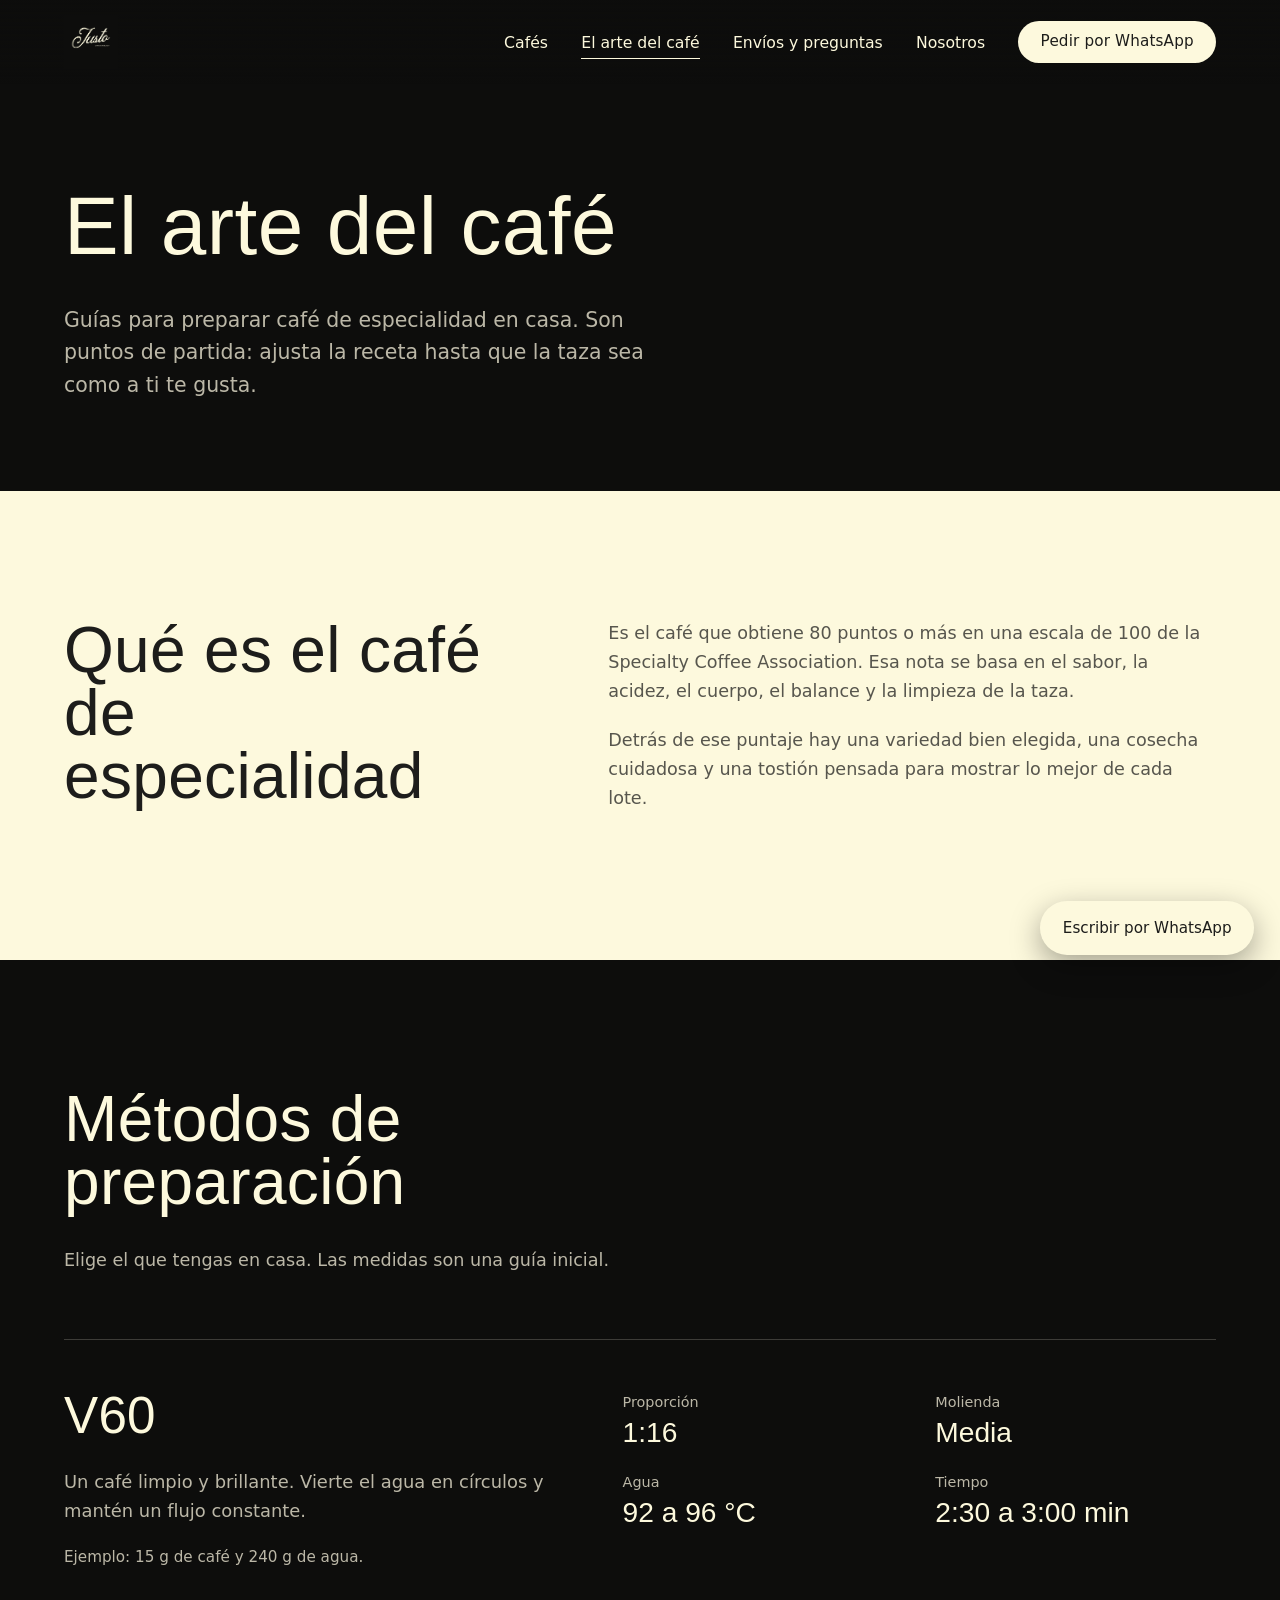
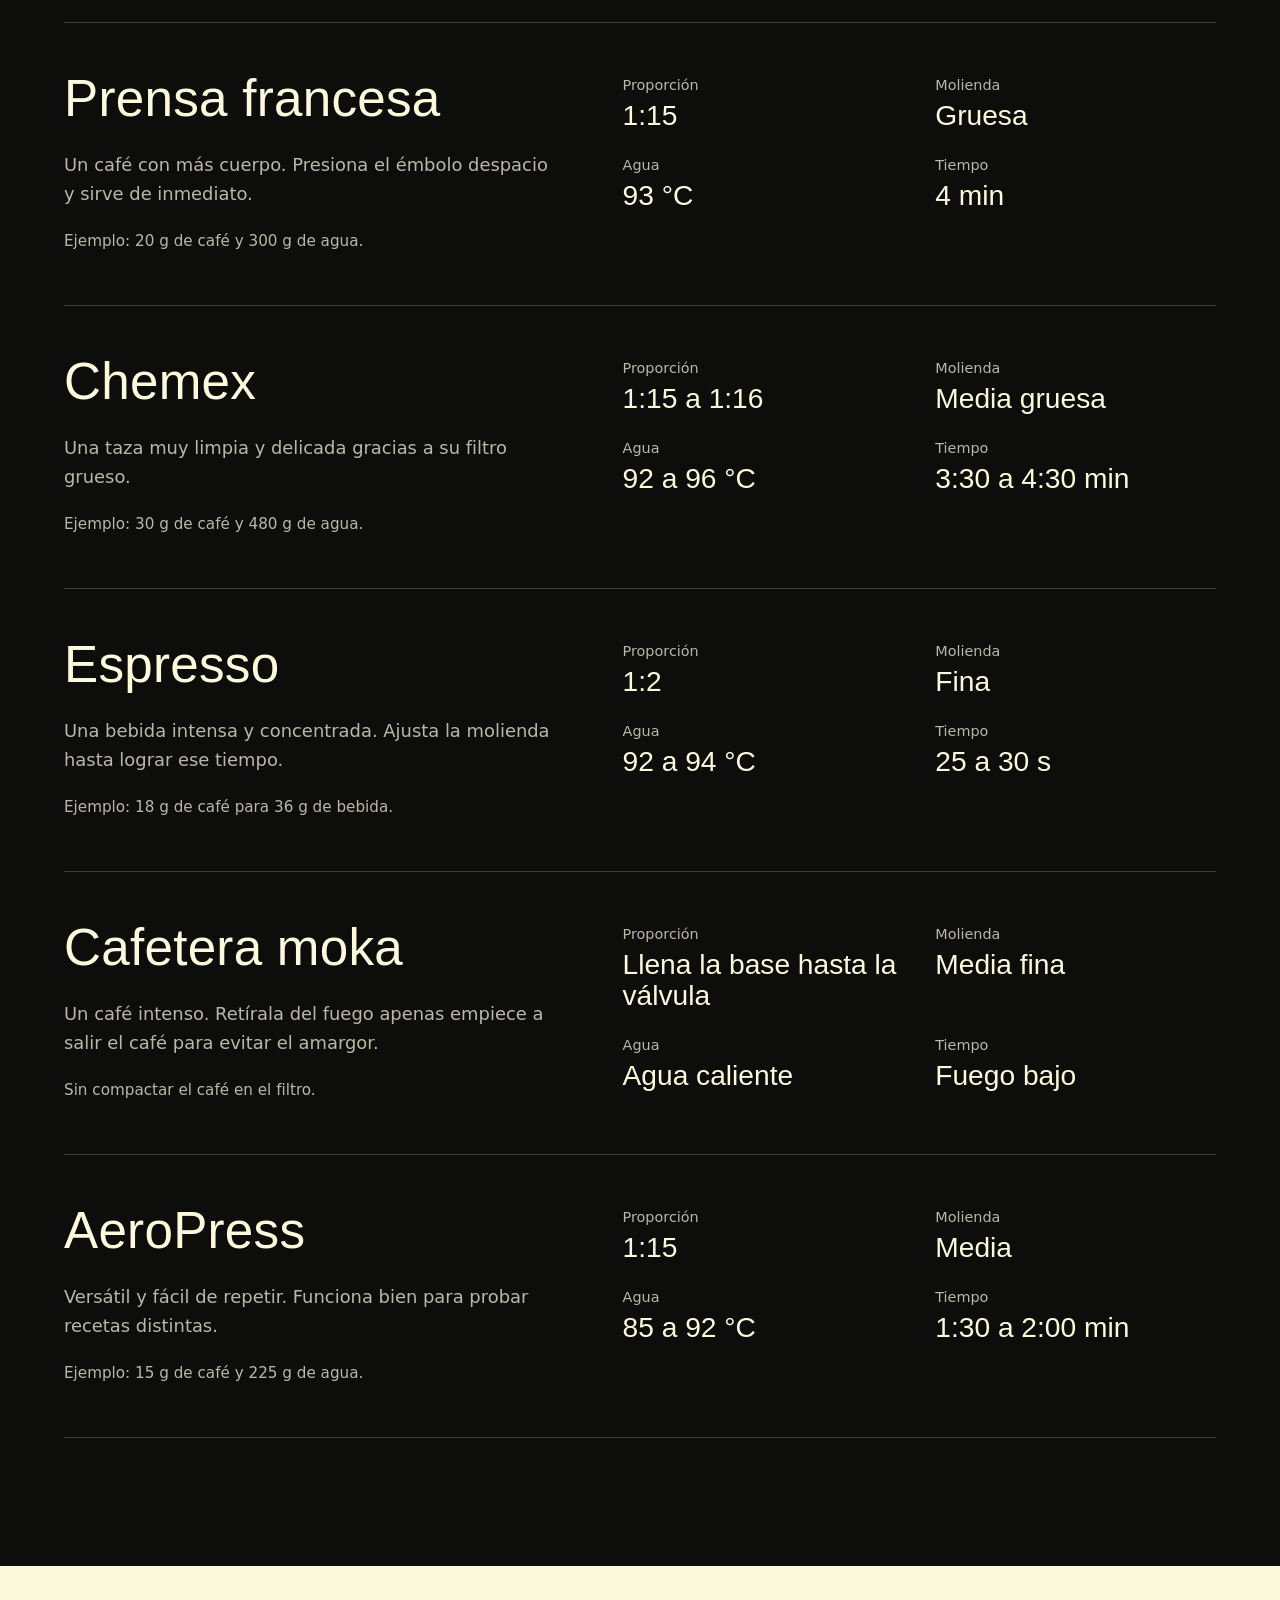
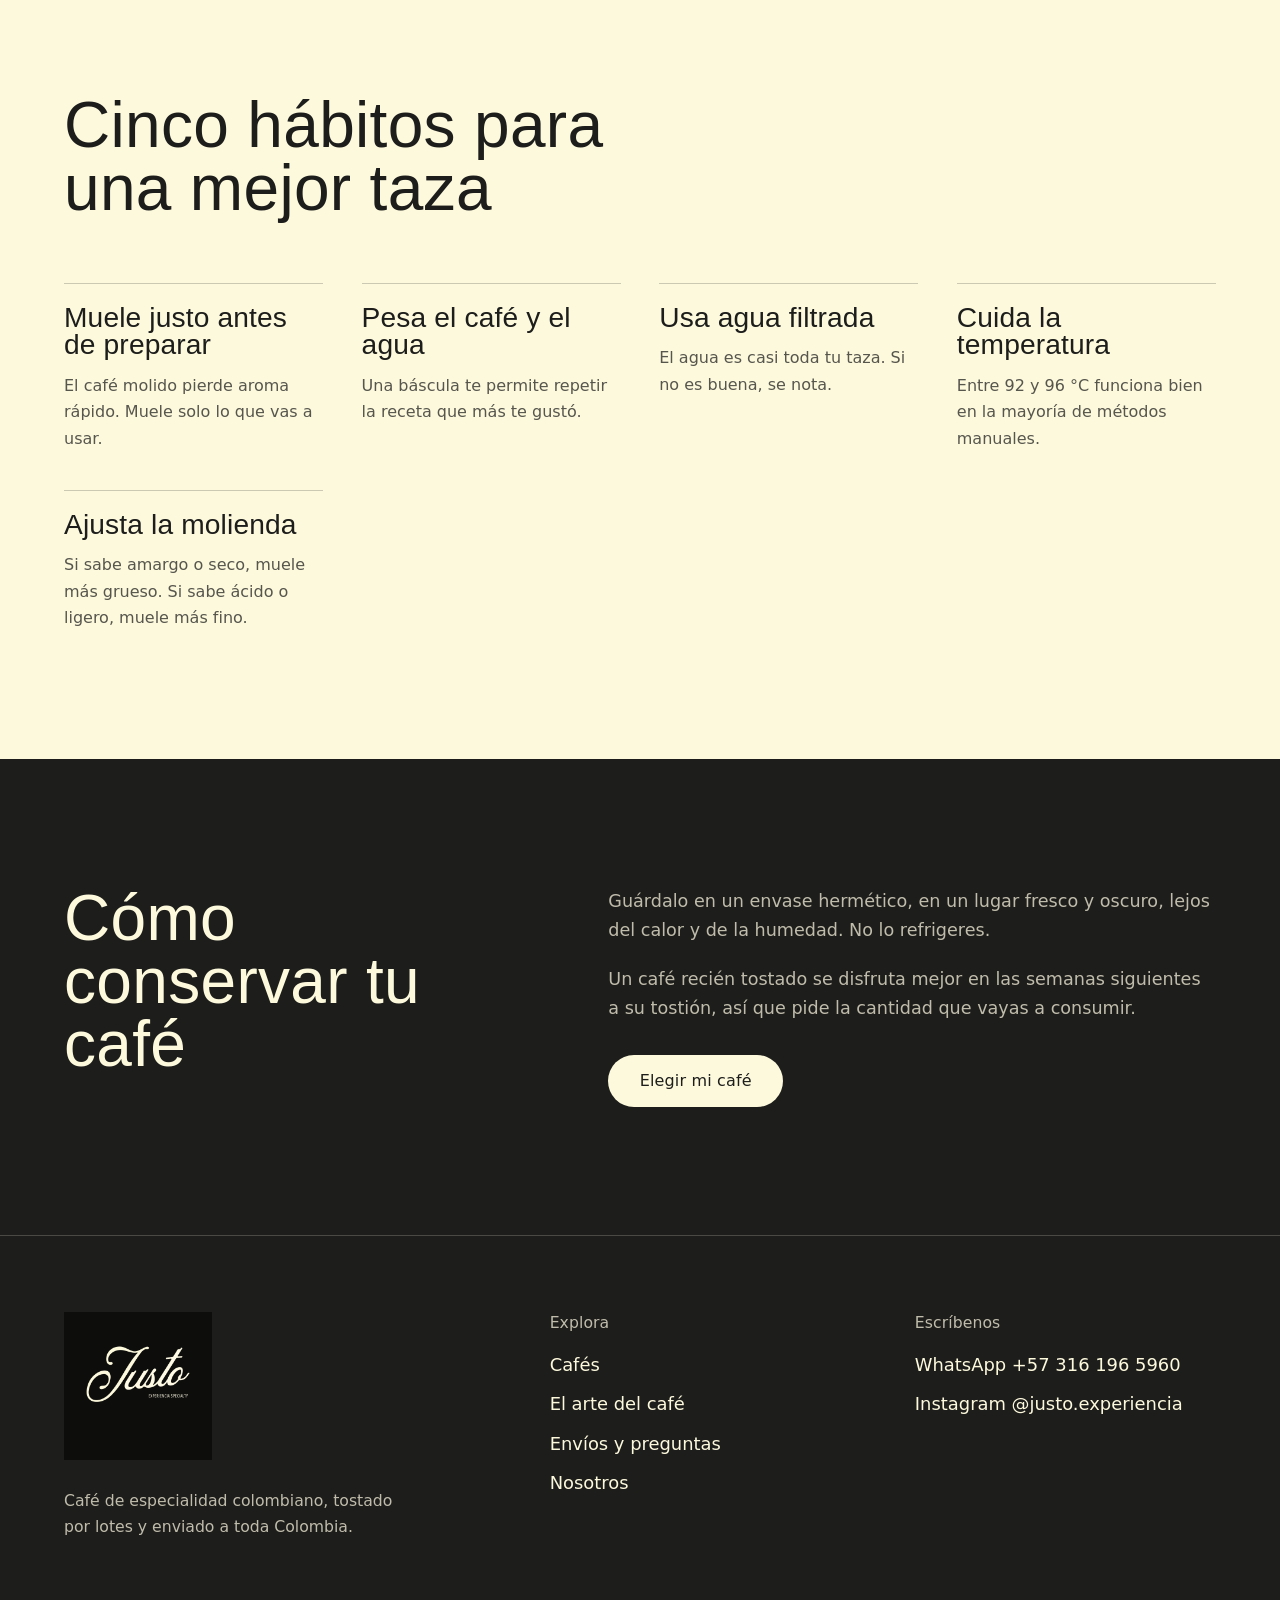
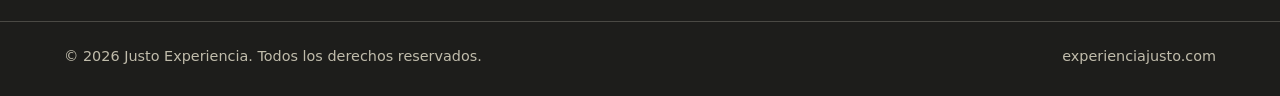
==== pages/arte-del-cafe.html @ a474f57b "Nuevo proyecto" ====
<!DOCTYPE html>
<html lang="es-CO">
<head>
  <meta charset="UTF-8">
  <meta name="viewport" content="width=device-width, initial-scale=1">
  <title>Cómo preparar café de especialidad: guías por método | Justo</title>
  <meta name="description" content="Aprende a preparar café de especialidad en V60, prensa francesa, Chemex, espresso, moka y AeroPress con proporciones, molienda y tiempos.">
  <meta name="robots" content="index, follow, max-image-preview:large">
  <link rel="canonical" href="https://experienciajusto.com/arte-del-cafe/">
  <meta name="theme-color" content="#0d0d0c">
  <meta property="og:type" content="website">
  <meta property="og:locale" content="es_CO">
  <meta property="og:site_name" content="Justo Experiencia">
  <meta property="og:title" content="Cómo preparar café de especialidad: guías por método | Justo">
  <meta property="og:description" content="Aprende a preparar café de especialidad en V60, prensa francesa, Chemex, espresso, moka y AeroPress con proporciones, molienda y tiempos.">
  <meta property="og:url" content="https://experienciajusto.com/arte-del-cafe/">
  <meta property="og:image" content="https://experienciajusto.com/img/logo-crema.png">
  <meta name="twitter:card" content="summary_large_image">
  <link rel="icon" href="/img/favicon.jpg" type="image/svg+xml">
  <link rel="preload" href="/fonts/fonts/Knockout-91.otf" as="font" type="font/otf" crossorigin>
  <link rel="preload" href="/fonts/Figtree-Light.ttf" as="font" type="font/ttf" crossorigin>
  <link rel="stylesheet" href="/css/styles.css?v=1">
  <script>document.documentElement.className += " js";</script>
  <script src="/js/variedades.js?v=1" defer></script>
  <script src="/js/main.js?v=1" defer></script>
  <script type="application/ld+json">{"@context": "https://schema.org", "@type": "Organization", "name": "Justo Experiencia", "alternateName": "Justo Experiencia Specialty", "url": "https://experienciajusto.com", "logo": "https://experienciajusto.com/img/logo-negro.svg", "description": "Café de especialidad colombiano de la finca Alejandría, tostado en Macizo y enviado a toda Colombia.", "areaServed": {"@type": "Country", "name": "Colombia"}, "sameAs": ["https://www.instagram.com/justo.experiencia/"], "contactPoint": {"@type": "ContactPoint", "contactType": "customer service", "telephone": "+573161965960", "availableLanguage": "es"}}</script>
</head>
<body class="tema-interior">
  <a class="salto" href="#contenido">Saltar al contenido</a>
  <header class="cabecera" id="cabecera">
    <div class="contenedor cabecera__in">
      <a class="cabecera__logo" href="/" aria-label="Justo Experiencia, ir al inicio">
        <img src="/img/logo-crema.png" alt="Justo Experiencia Specialty" width="99" height="54">
      </a>
      <nav class="menu" id="menu" aria-label="Principal">
        <ul><li><a href="./cafes.html">Cafés</a></li><li><a href="./arte-del-cafe.html" aria-current="page">El arte del café</a></li><li><a href="./envios-y-preguntas.html">Envíos y preguntas</a></li><li><a href="/nosotros/">Nosotros</a></li></ul>
        <a class="btn btn--crema btn--mini" href="https://wa.me/573161965960?text=Hola%2C%20quiero%20conocer%20los%20caf%C3%A9s%20de%20Justo%20y%20saber%20qu%C3%A9%20variedades%20hay%20disponibles." target="_blank" rel="noopener">Pedir por WhatsApp</a>
      </nav>
      <button class="menu-btn" type="button" aria-expanded="false" aria-controls="menu">
        <span class="sr">Abrir menú</span><i></i><i></i>
      </button>
    </div>
  </header>
  <main id="contenido">

    <section class="hero hero--interior t-negro">
      <div class="contenedor">
        <h1 class="reveal">El arte del café</h1>
        <p class="hero__texto reveal">Guías para preparar café de especialidad en casa. Son puntos de partida: ajusta la receta hasta que la taza sea como a ti te gusta.</p>
        
      </div>
    </section>

    <section class="seccion t-crema" aria-labelledby="t-esp">
      <div class="contenedor dos-col">
        <h2 id="t-esp" class="reveal">Qué es el café de especialidad</h2>
        <div>
          <p class="reveal">Es el café que obtiene 80 puntos o más en una escala de 100 de la Specialty Coffee Association. Esa nota se basa en el sabor, la acidez, el cuerpo, el balance y la limpieza de la taza.</p>
          <p class="reveal">Detrás de ese puntaje hay una variedad bien elegida, una cosecha cuidadosa y una tostión pensada para mostrar lo mejor de cada lote.</p>
        </div>
      </div>
    </section>

    <section class="seccion t-negro" id="metodos" aria-labelledby="t-met">
      <div class="contenedor">
        <div class="seccion__cab">
          <h2 id="t-met" class="reveal">Métodos de preparación</h2>
          <p class="seccion__intro reveal">Elige el que tengas en casa. Las medidas son una guía inicial.</p>
        </div>
        <div class="metodos-lista">
        <article class="metodo reveal" id="v60">
          <div class="metodo__cab">
            <h3>V60</h3>
            <p>Un café limpio y brillante. Vierte el agua en círculos y mantén un flujo constante.</p>
            <p class="metodo__ej">Ejemplo: 15 g de café y 240 g de agua.</p>
          </div>
          <dl class="metodo__datos">
            <div><dt>Proporción</dt><dd>1:16</dd></div>
            <div><dt>Molienda</dt><dd>Media</dd></div>
            <div><dt>Agua</dt><dd>92 a 96 °C</dd></div>
            <div><dt>Tiempo</dt><dd>2:30 a 3:00 min</dd></div>
          </dl>
        </article>
        <article class="metodo reveal" id="prensa-francesa">
          <div class="metodo__cab">
            <h3>Prensa francesa</h3>
            <p>Un café con más cuerpo. Presiona el émbolo despacio y sirve de inmediato.</p>
            <p class="metodo__ej">Ejemplo: 20 g de café y 300 g de agua.</p>
          </div>
          <dl class="metodo__datos">
            <div><dt>Proporción</dt><dd>1:15</dd></div>
            <div><dt>Molienda</dt><dd>Gruesa</dd></div>
            <div><dt>Agua</dt><dd>93 °C</dd></div>
            <div><dt>Tiempo</dt><dd>4 min</dd></div>
          </dl>
        </article>
        <article class="metodo reveal" id="chemex">
          <div class="metodo__cab">
            <h3>Chemex</h3>
            <p>Una taza muy limpia y delicada gracias a su filtro grueso.</p>
            <p class="metodo__ej">Ejemplo: 30 g de café y 480 g de agua.</p>
          </div>
          <dl class="metodo__datos">
            <div><dt>Proporción</dt><dd>1:15 a 1:16</dd></div>
            <div><dt>Molienda</dt><dd>Media gruesa</dd></div>
            <div><dt>Agua</dt><dd>92 a 96 °C</dd></div>
            <div><dt>Tiempo</dt><dd>3:30 a 4:30 min</dd></div>
          </dl>
        </article>
        <article class="metodo reveal" id="espresso">
          <div class="metodo__cab">
            <h3>Espresso</h3>
            <p>Una bebida intensa y concentrada. Ajusta la molienda hasta lograr ese tiempo.</p>
            <p class="metodo__ej">Ejemplo: 18 g de café para 36 g de bebida.</p>
          </div>
          <dl class="metodo__datos">
            <div><dt>Proporción</dt><dd>1:2</dd></div>
            <div><dt>Molienda</dt><dd>Fina</dd></div>
            <div><dt>Agua</dt><dd>92 a 94 °C</dd></div>
            <div><dt>Tiempo</dt><dd>25 a 30 s</dd></div>
          </dl>
        </article>
        <article class="metodo reveal" id="moka">
          <div class="metodo__cab">
            <h3>Cafetera moka</h3>
            <p>Un café intenso. Retírala del fuego apenas empiece a salir el café para evitar el amargor.</p>
            <p class="metodo__ej">Sin compactar el café en el filtro.</p>
          </div>
          <dl class="metodo__datos">
            <div><dt>Proporción</dt><dd>Llena la base hasta la válvula</dd></div>
            <div><dt>Molienda</dt><dd>Media fina</dd></div>
            <div><dt>Agua</dt><dd>Agua caliente</dd></div>
            <div><dt>Tiempo</dt><dd>Fuego bajo</dd></div>
          </dl>
        </article>
        <article class="metodo reveal" id="aeropress">
          <div class="metodo__cab">
            <h3>AeroPress</h3>
            <p>Versátil y fácil de repetir. Funciona bien para probar recetas distintas.</p>
            <p class="metodo__ej">Ejemplo: 15 g de café y 225 g de agua.</p>
          </div>
          <dl class="metodo__datos">
            <div><dt>Proporción</dt><dd>1:15</dd></div>
            <div><dt>Molienda</dt><dd>Media</dd></div>
            <div><dt>Agua</dt><dd>85 a 92 °C</dd></div>
            <div><dt>Tiempo</dt><dd>1:30 a 2:00 min</dd></div>
          </dl>
        </article>
        </div>
      </div>
    </section>

    <section class="seccion t-crema" aria-labelledby="t-hab">
      <div class="contenedor">
        <div class="seccion__cab">
          <h2 id="t-hab" class="reveal">Cinco hábitos para una mejor taza</h2>
        </div>
        <ul class="habitos"><li class="reveal"><h3>Muele justo antes de preparar</h3><p>El café molido pierde aroma rápido. Muele solo lo que vas a usar.</p></li><li class="reveal"><h3>Pesa el café y el agua</h3><p>Una báscula te permite repetir la receta que más te gustó.</p></li><li class="reveal"><h3>Usa agua filtrada</h3><p>El agua es casi toda tu taza. Si no es buena, se nota.</p></li><li class="reveal"><h3>Cuida la temperatura</h3><p>Entre 92 y 96 °C funciona bien en la mayoría de métodos manuales.</p></li><li class="reveal"><h3>Ajusta la molienda</h3><p>Si sabe amargo o seco, muele más grueso. Si sabe ácido o ligero, muele más fino.</p></li></ul>
      </div>
    </section>

    <section class="seccion t-marca" aria-labelledby="t-con">
      <div class="contenedor dos-col">
        <h2 id="t-con" class="reveal">Cómo conservar tu café</h2>
        <div>
          <p class="reveal">Guárdalo en un envase hermético, en un lugar fresco y oscuro, lejos del calor y de la humedad. No lo refrigeres.</p>
          <p class="reveal">Un café recién tostado se disfruta mejor en las semanas siguientes a su tostión, así que pide la cantidad que vayas a consumir.</p>
          <div class="reveal"><a class="btn btn--crema" href="https://wa.me/573161965960?text=Hola%2C%20quiero%20elegir%20un%20caf%C3%A9%20de%20Justo%20para%20mi%20m%C3%A9todo%20de%20preparaci%C3%B3n." target="_blank" rel="noopener">Elegir mi café</a></div>
        </div>
      </div>
    </section>
  </main>

  <footer class="pie t-marca">
    <div class="contenedor pie__grid">
      <div class="pie__marca">
        <img src="/img/logo-crema.png" alt="Justo Experiencia Specialty" width="148" height="81" loading="lazy">
        <p>Café de especialidad colombiano, tostado por lotes y enviado a toda Colombia.</p>
      </div>
      <nav aria-label="Pie de página">
        <h2 class="pie__titulo">Explora</h2>
        <ul><li><a href="/cafes/">Cafés</a></li><li><a href="/arte-del-cafe/">El arte del café</a></li><li><a href="/envios-y-preguntas/">Envíos y preguntas</a></li><li><a href="/nosotros/">Nosotros</a></li></ul>
      </nav>
      <div>
        <h2 class="pie__titulo">Escríbenos</h2>
        <ul>
          <li><a href="https://wa.me/573161965960?text=Hola%2C%20quiero%20conocer%20los%20caf%C3%A9s%20de%20Justo%20y%20saber%20qu%C3%A9%20variedades%20hay%20disponibles." target="_blank" rel="noopener">WhatsApp +57 316 196 5960</a></li>
          <li><a href="https://www.instagram.com/justo.experiencia/" target="_blank" rel="noopener">Instagram @justo.experiencia</a></li>
        </ul>
      </div>
    </div>
    <div class="contenedor pie__legal">
      <p>© 2026 Justo Experiencia. Todos los derechos reservados.</p>
      <p>experienciajusto.com</p>
    </div>
  </footer>

  <a class="flotante" id="flotante" href="https://wa.me/573161965960?text=Hola%2C%20quiero%20conocer%20los%20caf%C3%A9s%20de%20Justo%20y%20saber%20qu%C3%A9%20variedades%20hay%20disponibles." target="_blank" rel="noopener">Escribir por WhatsApp</a>
</body>
</html>
---- css/styles.css ----
/* ============================================================
   JUSTO EXPERIENCIA - Estilos
   Colores de marca: negro, crema y blanco.
   Tipografías: Knockout (títulos) y Figtree (textos).

   Índice:
   1. Tipografías y variables
   2. Base
   3. Temas de sección (negro, marca, crema)
   4. Cabecera y menú
   5. Botones y enlaces
   6. Portada
   7. Secciones generales
   8. Lanzamientos
   9. Carta de variedades
   10. Arte del café
   11. Pasos, preguntas, información
   12. Cierre y pie de página
   13. Animaciones
   14. Responsive
   ============================================================ */

/* ---------- 1. Tipografías y variables ---------- */
@font-face { font-family: "Knockout"; src: url("/fonts/fonts/Knockout-91.otf") format("otf"); font-weight: 400; font-display: swap; }
@font-face { font-family: "Figtree"; src: url("/fonts/Figtree-Light.ttf") format("ttf"); font-weight: 300; font-display: swap; }
@font-face { font-family: "Figtree"; src: url("/fonts/figtree-regular.ttf") format("ttf"); font-weight: 400; font-display: swap; }
@font-face { font-family: "Figtree"; src: url("/fonts/figtree-medium.ttf") format("ttf"); font-weight: 500; font-display: swap; }
@font-face { font-family: "Figtree"; src: url("/fonts/figtree-semibold.ttf") format("ttf"); font-weight: 600; font-display: swap; }

:root {
  --negro: #0d0d0c;          /* fondo de la página principal */
  --negro-marca: #1d1d1b;    /* negro del logo, para superficies */
  --crema: #fdf9dd;          /* crema del logo */
  --blanco: #ffffff;

  --f-titulo: "Knockout-91", sans-serif ;
  --f-texto: "Figtree", system-ui, -apple-system, "Segoe UI", Roboto, sans-serif;

  --margen: clamp(20px, 5vw, 72px);
  --max: 1280px;
  --alto-cabecera: 84px;
  --ease: cubic-bezier(0.2, 0.7, 0.1, 1);
}

/* ---------- 2. Base ---------- */
*, *::before, *::after { box-sizing: border-box; }

html { scroll-behavior: smooth; scroll-padding-top: calc(var(--alto-cabecera) + 12px); -webkit-text-size-adjust: 100%; }

body {
  margin: 0;
  background: var(--negro);
  color: var(--crema);
  font-family: var(--f-texto);
  font-weight: 300;
  font-size: clamp(1rem, 0.96rem + 0.2vw, 1.125rem);
  line-height: 1.65;
  -webkit-font-smoothing: antialiased;
  text-rendering: optimizeLegibility;
}

body.menu-abierto { overflow: hidden; }

h1, h2, h3, .metodo__nombre, .pasos__num, .metodo__datos dd { font-variant-numeric: lining-nums; font-feature-settings: "lnum" 1; }
h1, h2, h3 { font-family: var(--f-titulo); font-weight: 400; line-height: 0.98; margin: 0 0 0.5em; letter-spacing: 0.005em; }
h1 { font-size: clamp(2.9rem, 8.4vw, 7.6rem); }
h2 { font-size: clamp(2.2rem, 5vw, 4.2rem); }
h3 { font-size: clamp(1.4rem, 2.2vw, 1.9rem); }

p { margin: 0 0 1.1em; max-width: 62ch; }
ul, ol { margin: 0; padding: 0; list-style: none; }
img { max-width: 100%; height: auto; }
a { color: inherit; }

:focus-visible { outline: 3px solid var(--crema); outline-offset: 3px; }
.t-crema :focus-visible { outline-color: var(--negro-marca); }

.sr { position: absolute; width: 1px; height: 1px; overflow: hidden; clip: rect(0 0 0 0); white-space: nowrap; }

.salto { position: absolute; left: -999px; top: 0; background: var(--crema); color: var(--negro); padding: 0.7rem 1.1rem; z-index: 200; }
.salto:focus { left: 0; }

.contenedor { width: 100%; max-width: calc(var(--max) + var(--margen) * 2); margin-inline: auto; padding-inline: var(--margen); }

/* ---------- 3. Temas de sección ---------- */
.t-negro {
  --bg: var(--negro); --tx: var(--crema); --tx2: rgba(255, 250, 227, 0.72);
  --linea: rgba(255, 250, 227, 0.2); --peso: 300; --inv-bg: var(--crema); --inv-tx: var(--negro-marca);
}
.t-marca {
  --bg: var(--negro-marca); --tx: var(--crema); --tx2: rgba(255, 250, 227, 0.72);
  --linea: rgba(255, 250, 227, 0.2); --peso: 300; --inv-bg: var(--crema); --inv-tx: var(--negro-marca);
}
.t-crema {
  --bg: var(--crema); --tx: var(--negro-marca); --tx2: rgba(29, 29, 27, 0.74);
  --linea: rgba(29, 29, 27, 0.22); --peso: 400; --inv-bg: var(--negro-marca); --inv-tx: var(--crema);
}
.t-negro, .t-marca, .t-crema { background: var(--bg); color: var(--tx); font-weight: var(--peso); }

.seccion { padding-block: clamp(72px, 10vw, 148px); }

/* ---------- 4. Cabecera y menú ---------- */
.cabecera {
  position: fixed; inset: 0 0 auto 0; z-index: 100; height: var(--alto-cabecera);
  background: linear-gradient(180deg, rgba(13, 13, 12, 0.9), rgba(13, 13, 12, 0));
  transition: background 0.4s var(--ease), box-shadow 0.4s var(--ease), height 0.4s var(--ease);
}
.cabecera--fija { background: rgba(13, 13, 12, 0.92); backdrop-filter: blur(10px); -webkit-backdrop-filter: blur(10px); box-shadow: 0 1px 0 rgba(255, 250, 227, 0.14); }

.cabecera__in { height: 100%; display: flex; align-items: center; justify-content: space-between; gap: 2rem; }
.cabecera__logo { display: block; line-height: 0; }
.cabecera__logo img { height: 54px; width: auto; transition: height 0.4s var(--ease); }
.cabecera--fija .cabecera__logo img { height: 46px; }

.menu { display: flex; align-items: center; gap: clamp(1.2rem, 2.6vw, 2.6rem); }
.menu ul { display: flex; gap: clamp(1.2rem, 2.6vw, 2.6rem); }
.menu a:not(.btn) {
  text-decoration: none; font-weight: 400; font-size: 0.98rem; color: var(--crema); padding-block: 0.4rem;
  background: linear-gradient(currentColor, currentColor) left bottom / 0 1px no-repeat;
  transition: background-size 0.35s var(--ease);
}
.menu a:not(.btn):hover, .menu a[aria-current="page"] { background-size: 100% 1px; }

.menu-btn { display: none; background: none; border: 0; padding: 0; width: 44px; height: 44px; cursor: pointer; position: relative; color: var(--crema); }
.menu-btn i { position: absolute; left: 10px; right: 10px; height: 1.5px; background: currentColor; transition: transform 0.35s var(--ease), top 0.35s var(--ease); }
.menu-btn i:nth-of-type(1) { top: 17px; }
.menu-btn i:nth-of-type(2) { top: 26px; }
.menu-abierto .menu-btn i:nth-of-type(1) { top: 21.5px; transform: rotate(45deg); }
.menu-abierto .menu-btn i:nth-of-type(2) { top: 21.5px; transform: rotate(-45deg); }

/* ---------- 5. Botones y enlaces ---------- */
.btn {
  display: inline-flex; align-items: center; justify-content: center; text-decoration: none; cursor: pointer;
  font-family: var(--f-texto); font-weight: 500; font-size: 1rem; line-height: 1; letter-spacing: 0.01em;
  padding: 1.05em 1.9em; border-radius: 999px; border: 1px solid transparent; white-space: nowrap;
  transition: background-color 0.3s var(--ease), color 0.3s var(--ease), border-color 0.3s var(--ease), transform 0.3s var(--ease);
}
.btn:hover { transform: translateY(-2px); }
.btn--mini { padding: 0.8em 1.4em; font-size: 0.95rem; }
.btn--crema { background: var(--crema); color: var(--negro-marca); }
.btn--crema:hover { background: var(--blanco); }
.btn--borde { border-color: var(--crema); color: var(--crema); background: transparent; }
.btn--borde:hover { background: var(--crema); color: var(--negro-marca); }
.btn--negro { background: var(--negro-marca); color: var(--crema); }
.btn--negro:hover { background: var(--negro); }

.enlace {
  font-weight: 500; text-decoration: none; padding-bottom: 0.2em;
  background: linear-gradient(currentColor, currentColor) left bottom / 100% 1px no-repeat;
  transition: background-size 0.35s var(--ease);
}
.enlace:hover { background-size: 40% 1px; }

/* ---------- 6. Portada ---------- */
.hero { position: relative; overflow: hidden; }
.hero:not(.hero--interior) { min-height: 100vh; min-height: 100svh; display: flex; align-items: flex-end; padding: calc(var(--alto-cabecera) + 40px) 0 clamp(56px, 8vw, 112px); }
.hero__in { position: relative; z-index: 1; }
.hero h1 { margin-bottom: 0.45em; }
.hero__texto { font-size: clamp(1.1rem, 1.6vw, 1.35rem); line-height: 1.6; max-width: 46ch; color: var(--tx2); margin-bottom: 2rem; }
.hero__acciones { display: flex; flex-wrap: wrap; gap: 0.9rem; }

.hero__marca {
  position: absolute; right: -8vw; bottom: -6vw; width: min(64vw, 920px); height: auto;
  opacity: 0.06; pointer-events: none; user-select: none;
}

.hero--interior { padding: calc(var(--alto-cabecera) + clamp(56px, 8vw, 112px)) 0 clamp(56px, 7vw, 96px); }
.hero--interior h1 { font-size: clamp(2.6rem, 6.4vw, 5.6rem); max-width: 16ch; }
.hero--interior .hero__texto { margin-bottom: 0; }

.franja { padding-block: clamp(36px, 5vw, 64px); border-top: 1px solid var(--linea); }
.franja__grid { display: grid; grid-template-columns: repeat(4, 1fr); gap: 2rem; }
.franja h2 { font-size: clamp(1.35rem, 2vw, 1.75rem); margin-bottom: 0.3em; }
.franja p { margin: 0; color: var(--tx2); font-size: 0.98rem; }

/* ---------- 7. Secciones generales ---------- */
.seccion__cab { margin-bottom: clamp(36px, 5vw, 64px); }
.seccion__cab h2 { max-width: 18ch; }
.seccion__cab--filtros { display: flex; flex-wrap: wrap; align-items: flex-end; justify-content: space-between; gap: 1.5rem; }
.seccion__cab--filtros h2 { margin-bottom: 0; }
.seccion__intro { color: var(--tx2); font-size: 1.1rem; max-width: 56ch; margin-bottom: 0; }
.seccion__enlace { margin: 2rem 0 0; }

.dos-col { display: grid; grid-template-columns: 1fr 1.3fr; gap: clamp(24px, 6vw, 96px); align-items: start; }
.dos-col h2 { max-width: 12ch; margin: 0; }
.dos-col p { color: var(--tx2); font-size: 1.1rem; }
.dos-col .btn { margin-top: 0.8rem; }

.filtros { display: flex; flex-wrap: wrap; gap: 0.6rem; }
.filtro {
  font: 500 0.95rem var(--f-texto); padding: 0.7em 1.3em; border-radius: 999px; cursor: pointer;
  background: transparent; color: var(--tx); border: 1px solid var(--linea);
  transition: background-color 0.3s var(--ease), color 0.3s var(--ease), border-color 0.3s var(--ease);
}
.filtro:hover { border-color: var(--tx); }
.filtro[aria-pressed="true"] { background: var(--tx); color: var(--bg); border-color: var(--tx); }

.sin-js { padding-left: 1.2rem; list-style: disc; }

/* ---------- 8. Lanzamientos ---------- */
.lanz { display: grid; grid-template-columns: repeat(2, 1fr); gap: clamp(16px, 2.4vw, 32px); }
.panel { display: flex; flex-direction: column; background: var(--negro); border-radius: 8px; overflow: hidden; }
.panel__media { aspect-ratio: 5 / 4; }
.panel__cuerpo { padding: clamp(24px, 3vw, 40px); display: flex; flex-direction: column; gap: 0.4rem; flex: 1; }
.panel__cuerpo h3 { font-size: clamp(2.2rem, 4.4vw, 3.8rem); margin: 0; }
.panel__cuerpo p { color: var(--tx2); margin: 0 0 1.2rem; }
.panel__cuerpo .btn { align-self: flex-start; margin-top: auto; }

.media { position: relative; overflow: hidden; background: radial-gradient(circle at 50% 38%, #2b2b27 0%, #1d1d1b 72%); }
.media img { position: absolute; inset: 6%; width: 88%; height: 88%; object-fit: contain; opacity: 0; transition: opacity 0.6s var(--ease), transform 0.9s var(--ease); }
.media.ok img { opacity: 1; }
.media__ph {
  position: absolute; inset: 0; display: grid; place-items: center; padding: 1rem; text-align: center;
  font-family: var(--f-titulo); font-size: clamp(1.6rem, 3vw, 2.6rem); line-height: 1; color: rgba(255, 250, 227, 0.22);
}
.media.ok .media__ph { opacity: 0; }
.panel:hover .media img { transform: scale(1.04); }

.badge {
  display: inline-block; padding: 0.3em 0.9em; border-radius: 999px; font: 500 0.85rem/1.2 var(--f-texto);
  background: var(--inv-bg); color: var(--inv-tx); vertical-align: middle;
}
.panel .badge { position: absolute; top: 18px; left: 18px; z-index: 2; }

/* ---------- 9. Carta de variedades ---------- */
.carta { border-bottom: 1px solid var(--linea); }
.fila {
  display: grid; grid-template-columns: 96px minmax(0, 1.2fr) minmax(0, 1.4fr) auto; gap: clamp(16px, 2.4vw, 36px);
  align-items: center; padding: 26px clamp(10px, 1.6vw, 24px); border-top: 1px solid var(--linea);
  transition: background-color 0.4s var(--ease), color 0.4s var(--ease);
}
.fila:hover { background: var(--inv-bg); color: var(--inv-tx); }
.fila .media { width: 96px; height: 96px; border-radius: 6px; }
.fila .media img { inset: 4%; width: 92%; height: 92%; }
.fila .media__ph { font-size: 0.95rem; line-height: 1.05; }

.fila__nombre { display: flex; flex-wrap: wrap; align-items: center; gap: 0.5rem 0.9rem; }
.fila__nombre h3 { font-size: clamp(1.9rem, 3.4vw, 3rem); margin: 0; }
.fila__linea { margin: 0; font-size: 1rem; color: var(--tx2); transition: color 0.4s var(--ease); max-width: 48ch; }
.fila:hover .fila__linea { color: var(--inv-tx); }
.fila .badge { font-size: 0.8rem; }
.fila:hover .badge { background: var(--inv-tx); color: var(--inv-bg); }

.fila__acciones { display: flex; align-items: center; gap: 1rem; justify-content: flex-end; }
.estado { font-size: 0.9rem; font-weight: 500; display: inline-flex; align-items: center; gap: 0.5em; white-space: nowrap; }
.estado::before { content: ""; width: 9px; height: 9px; border-radius: 50%; background: currentColor; opacity: 0.9; }
.estado--disponible::before { background: #7fbf7f; }
.estado--consultar::before { background: var(--tx2); }
.estado--proximo::before { background: #d9b45a; }
.estado--agotado::before { background: #c96a5a; }
.t-crema .estado--disponible::before { background: #3d8a3d; }
.t-crema .estado--proximo::before { background: #b08a1f; }
.t-crema .estado--agotado::before { background: #b04a3a; }

.fila .btn { background: transparent; color: inherit; border-color: currentColor; padding: 0.8em 1.4em; font-size: 0.95rem; }
.fila:hover .btn { background: var(--inv-tx); color: var(--inv-bg); border-color: var(--inv-tx); }

.carta__vacio { padding: 2rem 0; color: var(--tx2); }

/* ---------- 10. Arte del café ---------- */
.arte { display: grid; grid-template-columns: 1fr 1.2fr; gap: clamp(32px, 6vw, 96px); align-items: start; }
.arte__texto p { color: var(--tx2); font-size: 1.1rem; }

.metodos li { border-top: 1px solid var(--linea); }
.metodos li:last-child { border-bottom: 1px solid var(--linea); }
.metodos a {
  display: flex; flex-wrap: wrap; align-items: baseline; justify-content: space-between; gap: 0.3rem 1.5rem; text-decoration: none;
  padding: 22px 10px; transition: padding 0.4s var(--ease), background-color 0.4s var(--ease), color 0.4s var(--ease);
}
.metodos a:hover { padding-inline: 22px; background: var(--inv-bg); color: var(--inv-tx); }
.metodo__nombre { font-family: var(--f-titulo); font-size: clamp(1.7rem, 3vw, 2.4rem); line-height: 1; }
.metodo__dato { font-size: 0.98rem; color: var(--tx2); transition: color 0.4s var(--ease); }
.metodos a:hover .metodo__dato { color: var(--inv-tx); }

.metodos-lista { display: grid; }
.metodo { display: grid; grid-template-columns: 1fr 1.2fr; gap: clamp(20px, 5vw, 80px); padding-block: clamp(32px, 4vw, 56px); border-top: 1px solid var(--linea); align-items: start; }
.metodo:last-child { border-bottom: 1px solid var(--linea); }
.metodo__cab h3 { font-size: clamp(2.2rem, 4vw, 3.4rem); }
.metodo__cab p { color: var(--tx2); }
.metodo__ej { font-size: 0.95rem; margin: 0; }
.metodo__datos { margin: 0; display: grid; grid-template-columns: repeat(2, 1fr); gap: 1.4rem 2rem; }
.metodo__datos dt { font-size: 0.9rem; color: var(--tx2); margin-bottom: 0.2rem; }
.metodo__datos dd { margin: 0; font-family: var(--f-titulo); font-size: clamp(1.4rem, 2.2vw, 1.8rem); line-height: 1.1; }

.habitos { display: grid; grid-template-columns: repeat(auto-fit, minmax(220px, 1fr)); gap: clamp(24px, 3vw, 48px); }
.habitos li { border-top: 1px solid var(--linea); padding-top: 1.2rem; }
.habitos p { color: var(--tx2); margin: 0; font-size: 1rem; }

/* ---------- 11. Pasos, preguntas, información ---------- */
.pasos { display: grid; grid-template-columns: repeat(3, 1fr); gap: clamp(24px, 4vw, 64px); }
.pasos li { border-top: 1px solid var(--linea); padding-top: 1.4rem; }
.pasos__num { display: block; font-family: var(--f-titulo); font-size: clamp(3.6rem, 7vw, 6rem); line-height: 0.9; margin-bottom: 1.2rem; }
.pasos p { color: var(--tx2); margin: 0; }

.info-3 { display: grid; grid-template-columns: repeat(3, 1fr); gap: clamp(24px, 4vw, 64px); }
.info-3 > div { border-top: 1px solid var(--linea); padding-top: 1.4rem; }
.info-3 p { color: var(--tx2); margin: 0; }

.faq-bloque { display: grid; grid-template-columns: 1fr 1.6fr; gap: clamp(32px, 6vw, 96px); align-items: start; }
.faq-bloque__cab { position: sticky; top: calc(var(--alto-cabecera) + 24px); }
.faq-bloque__cab h2 { max-width: 10ch; }
.faq-bloque__cab p { color: var(--tx2); }

.faq { border-bottom: 1px solid var(--linea); }
.faq__item { border-top: 1px solid var(--linea); }
.faq__item h3 { margin: 0; }
.faq__q {
  width: 100%; display: flex; align-items: center; justify-content: space-between; gap: 1.5rem; text-align: left;
  background: none; border: 0; color: inherit; cursor: pointer; padding: 1.5rem 0;
  font-family: var(--f-titulo); font-size: clamp(1.4rem, 2.4vw, 1.9rem); line-height: 1.1;
}
.faq__mas { flex: 0 0 22px; height: 22px; position: relative; }
.faq__mas::before, .faq__mas::after { content: ""; position: absolute; background: currentColor; left: 0; right: 0; top: 50%; height: 1.5px; transition: transform 0.4s var(--ease); }
.faq__mas::after { transform: rotate(90deg); }
.faq__q[aria-expanded="true"] .faq__mas::after { transform: rotate(0deg); }
.faq__a { display: grid; grid-template-rows: 0fr; transition: grid-template-rows 0.45s var(--ease); }
.faq__a > div { overflow: hidden; }
.faq__a p { color: var(--tx2); padding-bottom: 1.6rem; margin: 0; max-width: 56ch; }
.faq__item.abierto .faq__a { grid-template-rows: 1fr; }

.nos-breve { display: grid; grid-template-columns: 1fr 1.3fr; gap: clamp(24px, 6vw, 96px); align-items: start; }
.nos-breve h2 { max-width: 10ch; margin: 0; }
.nos-breve p { color: var(--tx2); font-size: 1.1rem; }

/* ---------- 12. Cierre y pie de página ---------- */
.cierre { padding-block: clamp(80px, 12vw, 160px); text-align: center; border-top: 1px solid var(--linea); }
.cierre__in { display: flex; flex-direction: column; align-items: center; }
.cierre h2 { font-size: clamp(2.6rem, 7vw, 6rem); max-width: 14ch; }
.cierre p { color: var(--tx2); font-size: 1.15rem; margin-inline: auto; }
.cierre__botones { display: flex; flex-wrap: wrap; justify-content: center; gap: 0.9rem; }

.pie { padding: clamp(48px, 6vw, 88px) 0 28px; border-top: 1px solid var(--linea); }
.pie__grid { display: grid; grid-template-columns: 1.4fr 1fr 1fr; gap: clamp(28px, 5vw, 72px); }
.pie__marca p { margin-top: 1.2rem; color: var(--tx2); font-size: 0.98rem; max-width: 34ch; }
.pie__titulo { font-family: var(--f-texto); font-weight: 500; font-size: 0.98rem; line-height: 1.4; margin: 0 0 1rem; color: var(--tx2); }
.pie ul { display: grid; gap: 0.6rem; }
.pie a { text-decoration: none; }
.pie a:hover { text-decoration: underline; text-underline-offset: 4px; }
.pie__legal { display: flex; flex-wrap: wrap; justify-content: space-between; gap: 0.5rem 2rem; margin-top: clamp(36px, 5vw, 64px); padding-top: 1.4rem; border-top: 1px solid var(--linea); font-size: 0.9rem; color: var(--tx2); }
.pie__legal p { margin: 0; }

.flotante {
  position: fixed; right: clamp(14px, 2vw, 28px); bottom: clamp(14px, 2vw, 28px); z-index: 90;
  background: var(--crema); color: var(--negro-marca); text-decoration: none; font-weight: 500; font-size: 0.95rem;
  padding: 0.95em 1.5em; border-radius: 999px; box-shadow: 0 10px 30px rgba(0, 0, 0, 0.35);
  transform: translateY(150%); transition: transform 0.5s var(--ease), background-color 0.3s var(--ease);
}
.flotante.visible { transform: translateY(0); }
.flotante:hover { background: var(--blanco); }

/* ---------- 13. Animaciones ---------- */
/* Entrada de la portada: una sola secuencia al cargar */
.js .hero h1 .linea { display: block; overflow: hidden; padding-bottom: 0.06em; }
.js .hero h1 .linea > span { display: block; transform: translateY(108%); transition: transform 1s var(--ease); transition-delay: calc(var(--i) * 0.12s + 0.1s); }
.js .hero__aparece { opacity: 0; transform: translateY(14px); transition: opacity 0.9s var(--ease), transform 0.9s var(--ease); transition-delay: calc(var(--i) * 0.12s + 0.1s); }
.js .cargado .hero h1 .linea > span { transform: none; }
.js .cargado .hero__aparece { opacity: 1; transform: none; }
.js .hero__marca { opacity: 0; transition: opacity 2.4s var(--ease) 0.4s; }
.js .cargado .hero__marca { opacity: 0.06; }

/* Aparición suave de las secciones al hacer scroll */
.js .reveal { opacity: 0; transform: translateY(18px); transition: opacity 0.9s var(--ease), transform 0.9s var(--ease); transition-delay: var(--d, 0s); }
.js .reveal.visible { opacity: 1; transform: none; }

@media (prefers-reduced-motion: reduce) {
  html { scroll-behavior: auto; }
  *, *::before, *::after { transition-duration: 0.01ms !important; transition-delay: 0s !important; animation: none !important; }
  .js .hero h1 .linea > span, .js .hero__aparece, .js .reveal { transform: none !important; opacity: 1 !important; }
  .js .hero__marca { opacity: 0.06 !important; }
}

/* ---------- 14. Responsive ---------- */
@media (max-width: 1000px) {
  .franja__grid { grid-template-columns: repeat(2, 1fr); }
  .faq-bloque, .arte, .dos-col, .nos-breve, .metodo { grid-template-columns: 1fr; }
  .faq-bloque__cab { position: static; }
  .pie__grid { grid-template-columns: 1fr 1fr; }
  .pie__marca { grid-column: 1 / -1; }
}

@media (max-width: 880px) {
  .menu-btn { display: block; z-index: 130; }
  .menu {
    position: fixed; inset: 0; z-index: 120; background: var(--negro); flex-direction: column; justify-content: center; align-items: flex-start;
    gap: 2rem; padding: calc(var(--alto-cabecera) + 24px) var(--margen) 48px; opacity: 0; visibility: hidden; transition: opacity 0.4s var(--ease), visibility 0.4s;
  }
  .menu-abierto .menu { opacity: 1; visibility: visible; }
  .menu ul { flex-direction: column; gap: 0.6rem; }
  .menu a:not(.btn) { font-family: var(--f-titulo); font-size: clamp(2.4rem, 10vw, 3.4rem); line-height: 1.05; }
  .cabecera__logo { position: relative; z-index: 130; }
  .lanz { grid-template-columns: 1fr; }
  .pasos, .info-3 { grid-template-columns: 1fr; }
}

@media (max-width: 720px) {
  .fila { grid-template-columns: 72px minmax(0, 1fr); row-gap: 0.7rem; align-items: start; }
  .fila .media { width: 72px; height: 72px; grid-row: 1 / span 3; }
  .fila__nombre, .fila__linea, .fila__acciones { grid-column: 2; }
  .fila__acciones { justify-content: space-between; flex-wrap: wrap; }
  .fila:hover { background: transparent; color: inherit; }
  .fila:hover .fila__linea { color: var(--tx2); }
  .fila:hover .btn { background: transparent; color: inherit; border-color: currentColor; }
  .fila:hover .badge { background: var(--inv-bg); color: var(--inv-tx); }
  .metodo__datos { grid-template-columns: repeat(2, 1fr); }
  .flotante { font-size: 0.9rem; padding: 0.85em 1.2em; }
}

@media (max-width: 520px) {
  .franja__grid { grid-template-columns: 1fr; }
  .pie__grid { grid-template-columns: 1fr; }
  .hero__acciones .btn { flex: 1 1 100%; }
}
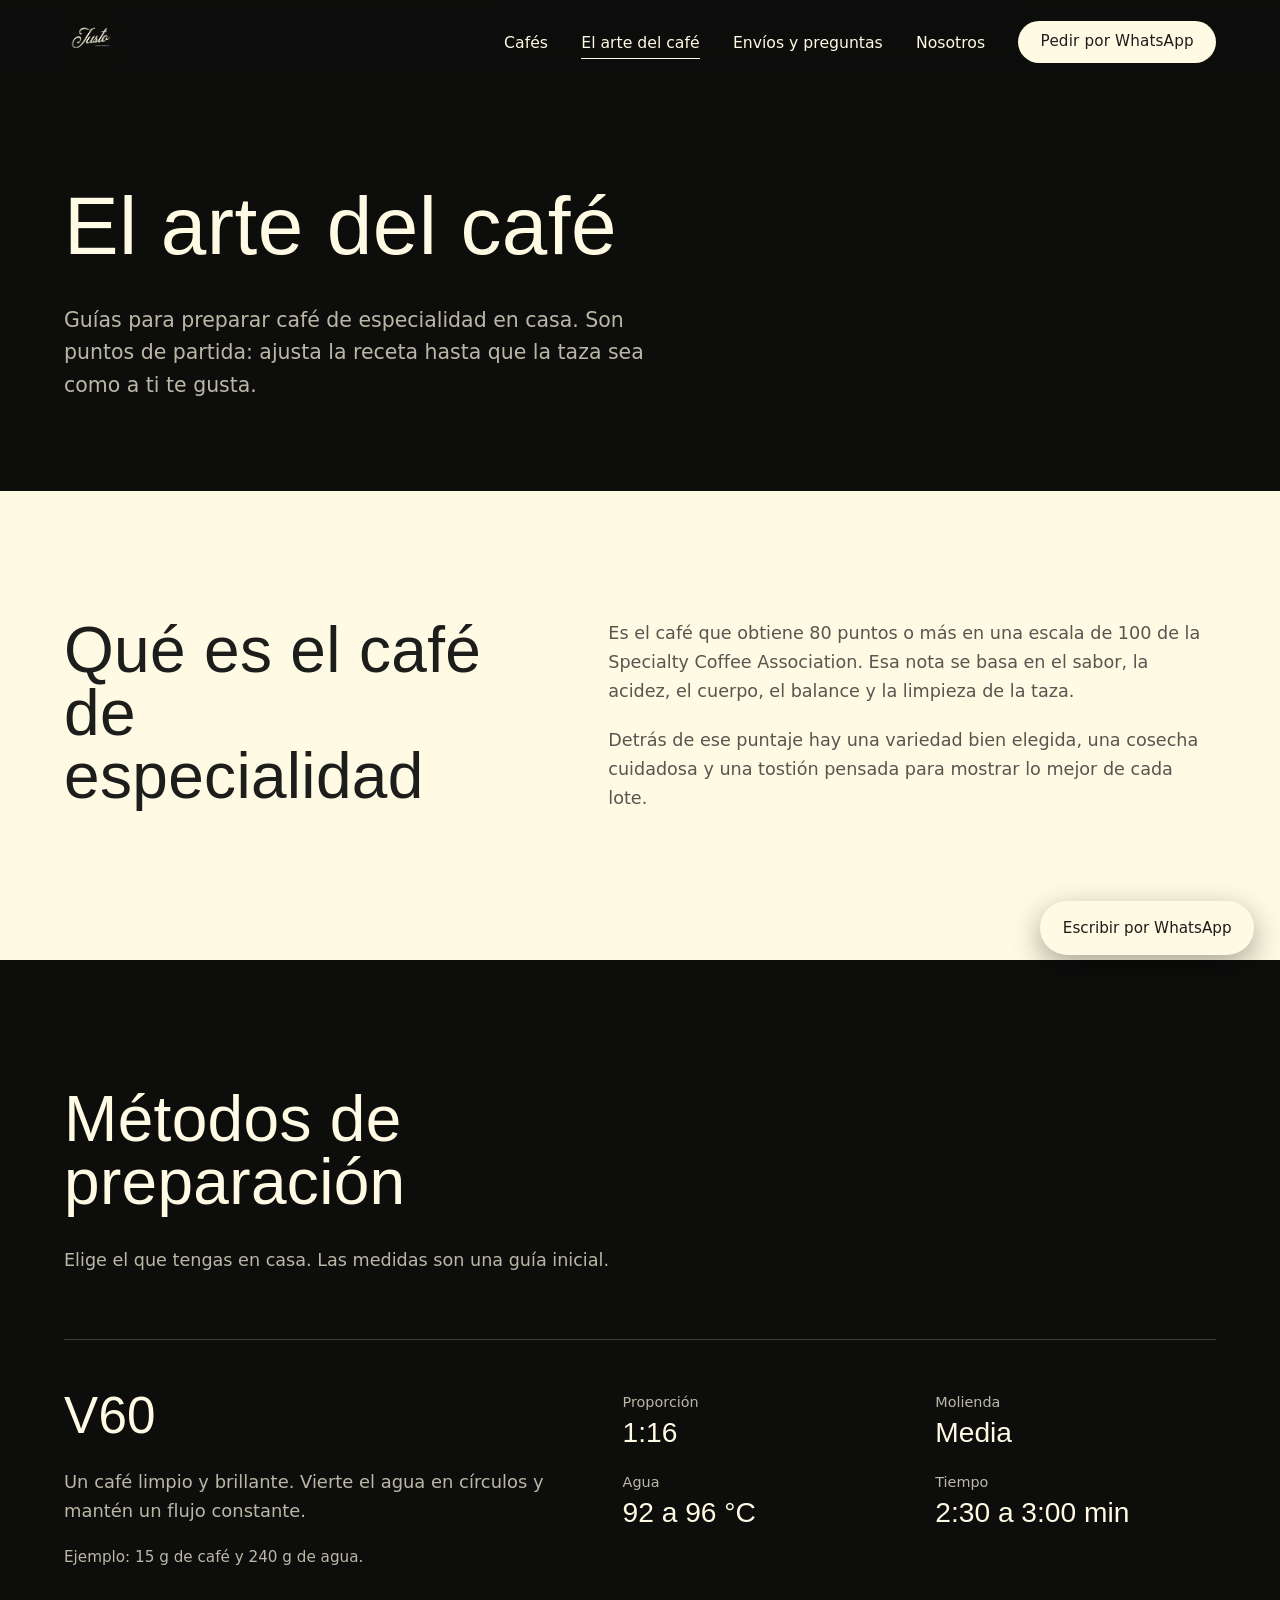
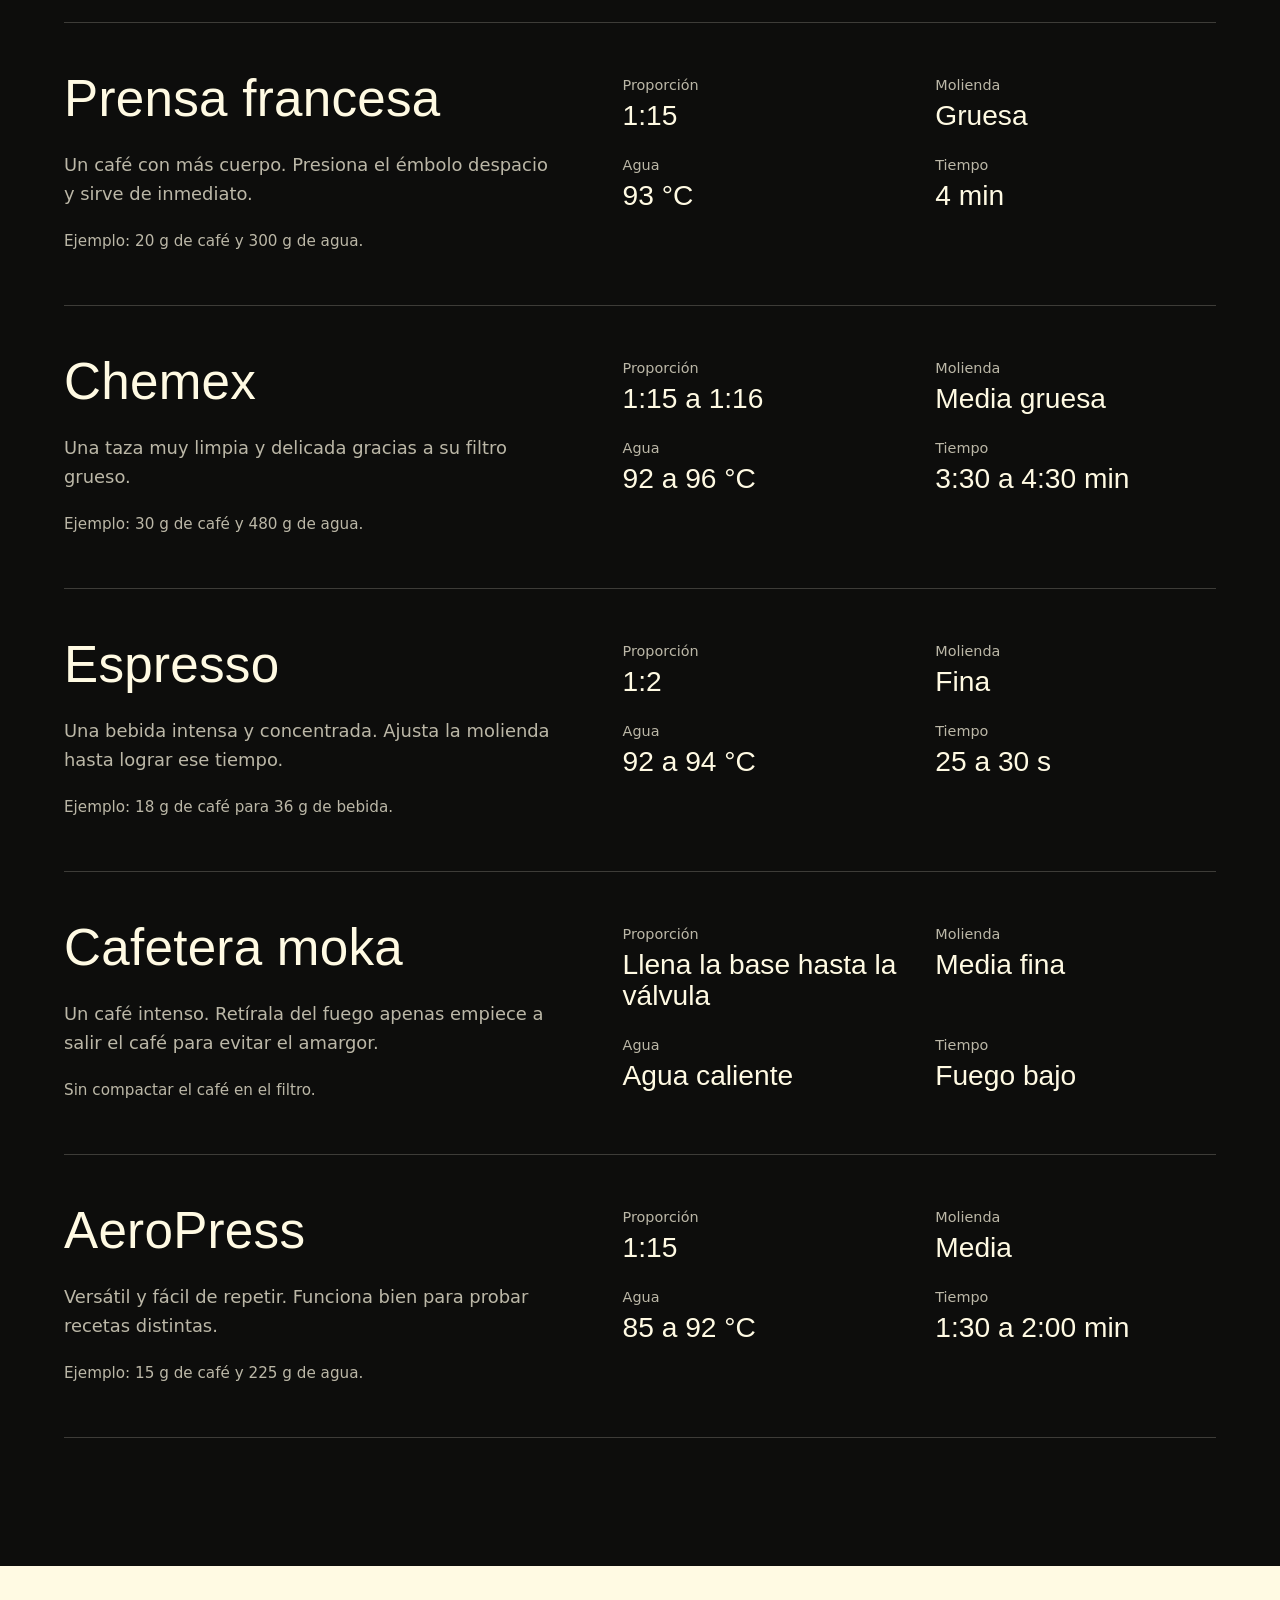
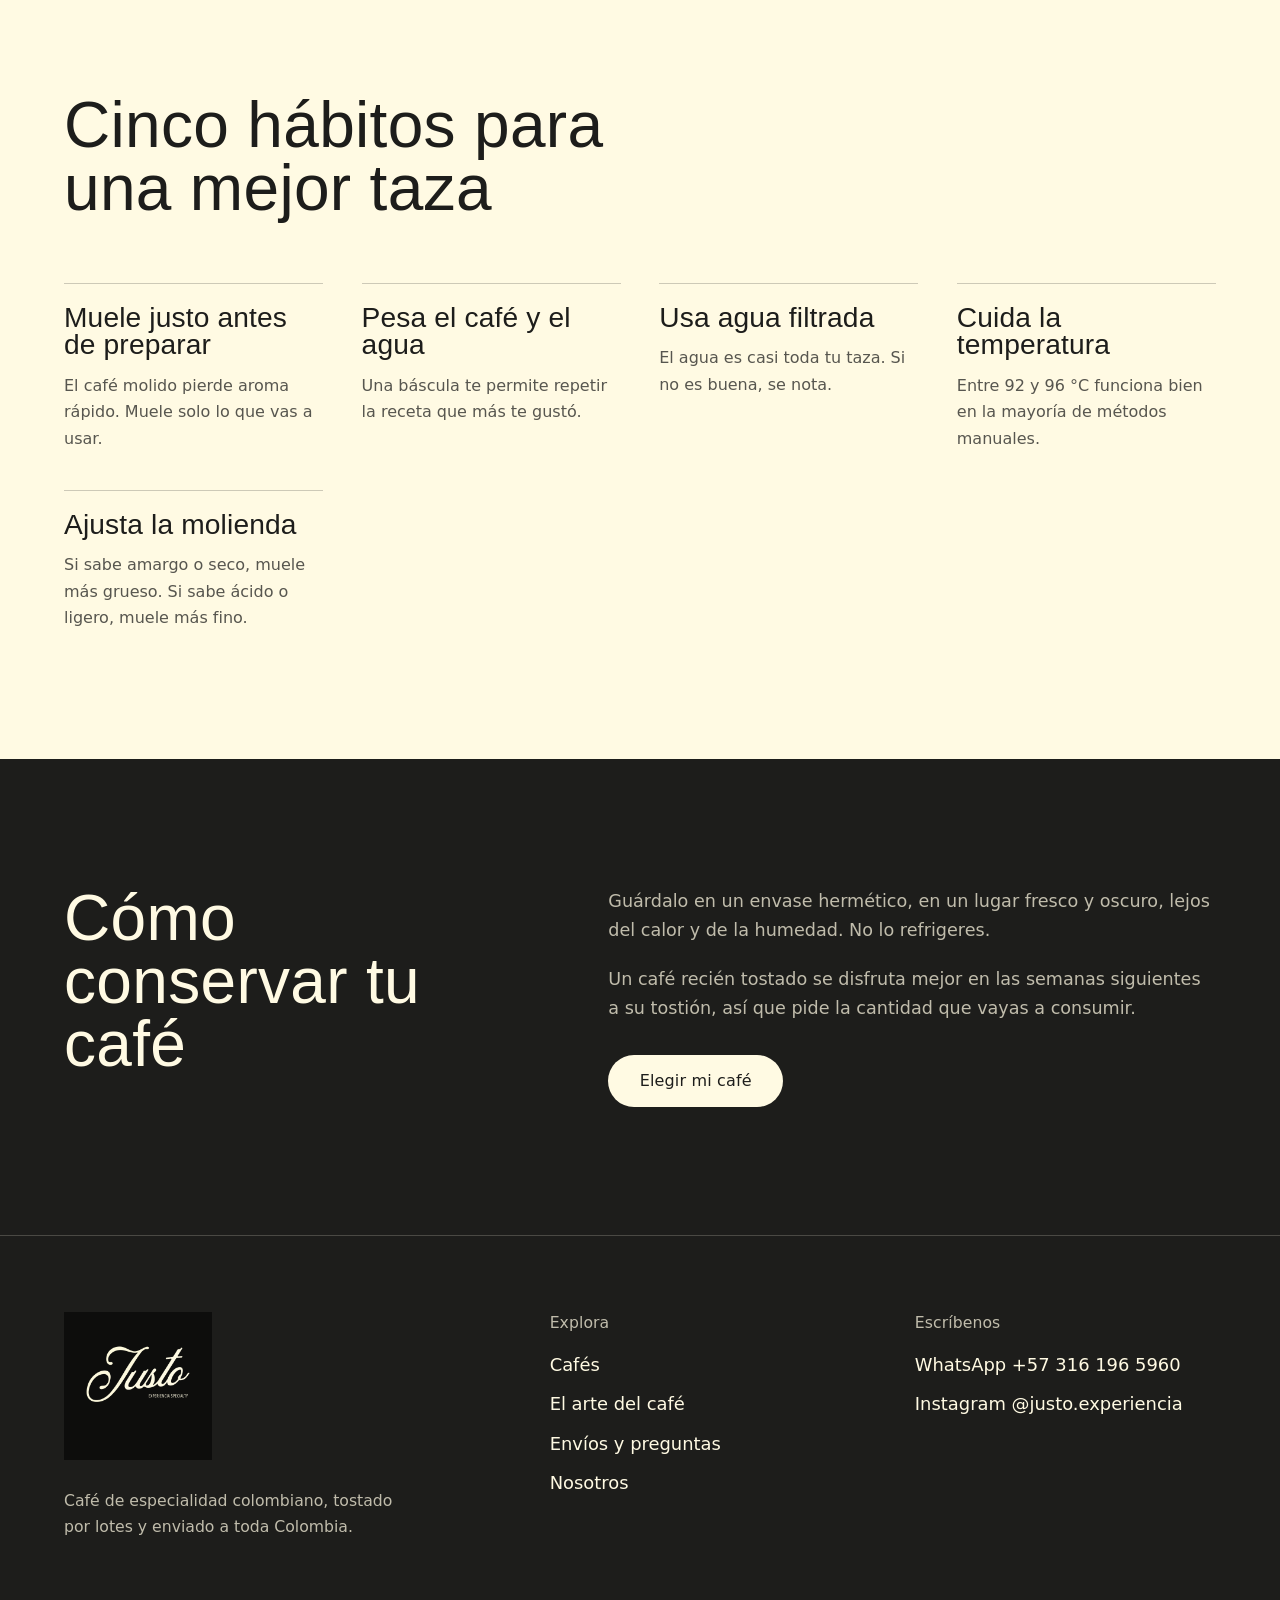
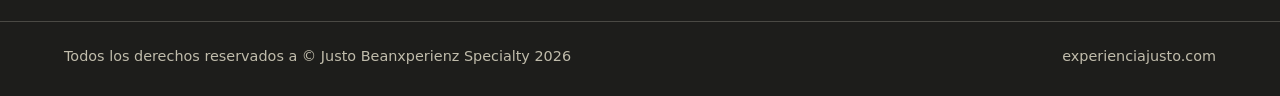
==== commit 68aa0028: "fix: some changes" ====
--- a/pages/arte-del-cafe.html
+++ b/pages/arte-del-cafe.html
@@ -3,7 +3,7 @@
 <head>
   <meta charset="UTF-8">
   <meta name="viewport" content="width=device-width, initial-scale=1">
-  <title>Cómo preparar café de especialidad: guías por método | Justo</title>
+  <title> | Justo Beanxperienz Specialty </title>
   <meta name="description" content="Aprende a preparar café de especialidad en V60, prensa francesa, Chemex, espresso, moka y AeroPress con proporciones, molienda y tiempos.">
   <meta name="robots" content="index, follow, max-image-preview:large">
   <link rel="canonical" href="https://experienciajusto.com/arte-del-cafe/">
@@ -11,12 +11,12 @@
   <meta property="og:type" content="website">
   <meta property="og:locale" content="es_CO">
   <meta property="og:site_name" content="Justo Experiencia">
-  <meta property="og:title" content="Cómo preparar café de especialidad: guías por método | Justo">
+  <meta property="og:title" content="Justo Beanxperienz Specialty">
   <meta property="og:description" content="Aprende a preparar café de especialidad en V60, prensa francesa, Chemex, espresso, moka y AeroPress con proporciones, molienda y tiempos.">
   <meta property="og:url" content="https://experienciajusto.com/arte-del-cafe/">
   <meta property="og:image" content="https://experienciajusto.com/img/logo-crema.png">
   <meta name="twitter:card" content="summary_large_image">
-  <link rel="icon" href="/img/favicon.jpg" type="image/svg+xml">
+  <link rel="icon" href="/img/logo-crema.png" type="image/svg+xml">
   <link rel="preload" href="/fonts/fonts/Knockout-91.otf" as="font" type="font/otf" crossorigin>
   <link rel="preload" href="/fonts/Figtree-Light.ttf" as="font" type="font/ttf" crossorigin>
   <link rel="stylesheet" href="/css/styles.css?v=1">
@@ -190,7 +190,7 @@
       </div>
     </div>
     <div class="contenedor pie__legal">
-      <p>© 2026 Justo Experiencia. Todos los derechos reservados.</p>
+      <p> Todos los derechos reservados a © Justo Beanxperienz Specialty 2026</p>
       <p>experienciajusto.com</p>
     </div>
   </footer>
--- a/css/styles.css
+++ b/css/styles.css
@@ -21,19 +21,19 @@
    ============================================================ */
 
 /* ---------- 1. Tipografías y variables ---------- */
-@font-face { font-family: "Knockout"; src: url("/fonts/fonts/Knockout-91.otf") format("otf"); font-weight: 400; font-display: swap; }
-@font-face { font-family: "Figtree"; src: url("/fonts/Figtree-Light.ttf") format("ttf"); font-weight: 300; font-display: swap; }
-@font-face { font-family: "Figtree"; src: url("/fonts/figtree-regular.ttf") format("ttf"); font-weight: 400; font-display: swap; }
-@font-face { font-family: "Figtree"; src: url("/fonts/figtree-medium.ttf") format("ttf"); font-weight: 500; font-display: swap; }
-@font-face { font-family: "Figtree"; src: url("/fonts/figtree-semibold.ttf") format("ttf"); font-weight: 600; font-display: swap; }
+@font-face { font-family: "Knockout"; src: url("/fonts/knockout-91.woff2") format("woff2"); font-weight: 400; font-display: swap; }
+@font-face { font-family: "Figtree"; src: url("/fonts/figtree-light.woff2") format("woff2"); font-weight: 300; font-display: swap; }
+@font-face { font-family: "Figtree"; src: url("/fonts/figtree-regular.woff2") format("woff2"); font-weight: 400; font-display: swap; }
+@font-face { font-family: "Figtree"; src: url("/fonts/figtree-medium.woff2") format("woff2"); font-weight: 500; font-display: swap; }
+@font-face { font-family: "Figtree"; src: url("/fonts/figtree-semibold.woff2") format("woff2"); font-weight: 600; font-display: swap; }
 
 :root {
   --negro: #0d0d0c;          /* fondo de la página principal */
   --negro-marca: #1d1d1b;    /* negro del logo, para superficies */
-  --crema: #fdf9dd;          /* crema del logo */
+  --crema: #fffae3;          /* crema del logo */
   --blanco: #ffffff;
 
-  --f-titulo: "Knockout-91", sans-serif ;
+  --f-titulo: "Knockout", "Arial Narrow", "Helvetica Neue", Arial, sans-serif;
   --f-texto: "Figtree", system-ui, -apple-system, "Segoe UI", Roboto, sans-serif;
 
   --margen: clamp(20px, 5vw, 72px);
@@ -199,40 +199,50 @@
 
 /* ---------- 8. Lanzamientos ---------- */
 .lanz { display: grid; grid-template-columns: repeat(2, 1fr); gap: clamp(16px, 2.4vw, 32px); }
-.panel { display: flex; flex-direction: column; background: var(--negro); border-radius: 8px; overflow: hidden; }
-.panel__media { aspect-ratio: 5 / 4; }
-.panel__cuerpo { padding: clamp(24px, 3vw, 40px); display: flex; flex-direction: column; gap: 0.4rem; flex: 1; }
+.panel { display: flex; flex-direction: column; background: var(--negro); border-radius: 10px; padding: clamp(12px, 1.4vw, 18px); }
+.panel__media { width: 100%; aspect-ratio: 1 / 1; }
+.panel__cuerpo { padding: clamp(20px, 2.4vw, 32px) clamp(6px, 1vw, 14px) clamp(8px, 1vw, 14px); display: flex; flex-direction: column; gap: 0.4rem; flex: 1; }
 .panel__cuerpo h3 { font-size: clamp(2.2rem, 4.4vw, 3.8rem); margin: 0; }
 .panel__cuerpo p { color: var(--tx2); margin: 0 0 1.2rem; }
 .panel__cuerpo .btn { align-self: flex-start; margin-top: auto; }
 
-.media { position: relative; overflow: hidden; background: radial-gradient(circle at 50% 38%, #2b2b27 0%, #1d1d1b 72%); }
-.media img { position: absolute; inset: 6%; width: 88%; height: 88%; object-fit: contain; opacity: 0; transition: opacity 0.6s var(--ease), transform 0.9s var(--ease); }
+/* ---------- Marco con imagen (lanzamientos y carta) ----------
+   .media         marco exterior (línea fina)
+   .media__lienzo ventana donde se ve la foto
+   La foto es más alta que la ventana (120%) para que se mueva con el scroll. */
+.media { position: relative; flex-shrink: 0; border: 1px solid var(--linea); border-radius: 12px; }
+.media__lienzo {
+  position: absolute; inset: 10px; overflow: hidden; border-radius: 6px;
+  background: radial-gradient(circle at 50% 38%, #2b2b27 0%, #1d1d1b 72%);
+}
+.media img {
+  position: absolute; left: 0; top: -10%; width: 100%; height: 120%; object-fit: cover; opacity: 0;
+  scale: 1.12; translate: 0 calc(var(--py, 0) * 1%);
+  transition: opacity 0.7s var(--ease), scale 1.6s var(--ease);
+}
 .media.ok img { opacity: 1; }
 .media__ph {
   position: absolute; inset: 0; display: grid; place-items: center; padding: 1rem; text-align: center;
   font-family: var(--f-titulo); font-size: clamp(1.6rem, 3vw, 2.6rem); line-height: 1; color: rgba(255, 250, 227, 0.22);
 }
 .media.ok .media__ph { opacity: 0; }
-.panel:hover .media img { transform: scale(1.04); }
 
 .badge {
   display: inline-block; padding: 0.3em 0.9em; border-radius: 999px; font: 500 0.85rem/1.2 var(--f-texto);
-  background: var(--inv-bg); color: var(--inv-tx); vertical-align: middle;
-}
-.panel .badge { position: absolute; top: 18px; left: 18px; z-index: 2; }
+  background: var(--tx); color: var(--bg); vertical-align: middle;
+}
+.panel .badge { position: absolute; top: 22px; left: 22px; z-index: 2; }
 
 /* ---------- 9. Carta de variedades ---------- */
 .carta { border-bottom: 1px solid var(--linea); }
 .fila {
-  display: grid; grid-template-columns: 96px minmax(0, 1.2fr) minmax(0, 1.4fr) auto; gap: clamp(16px, 2.4vw, 36px);
+  display: grid; grid-template-columns: 220px minmax(0, 1.1fr) minmax(0, 1.3fr) 330px; gap: clamp(20px, 2.6vw, 44px);
   align-items: center; padding: 26px clamp(10px, 1.6vw, 24px); border-top: 1px solid var(--linea);
   transition: background-color 0.4s var(--ease), color 0.4s var(--ease);
 }
 .fila:hover { background: var(--inv-bg); color: var(--inv-tx); }
-.fila .media { width: 96px; height: 96px; border-radius: 6px; }
-.fila .media img { inset: 4%; width: 92%; height: 92%; }
-.fila .media__ph { font-size: 0.95rem; line-height: 1.05; }
+.fila .media { width: 220px; aspect-ratio: 1 / 1; }
+.fila .media__ph { font-size: 1.5rem; }
 
 .fila__nombre { display: flex; flex-wrap: wrap; align-items: center; gap: 0.5rem 0.9rem; }
 .fila__nombre h3 { font-size: clamp(1.9rem, 3.4vw, 3rem); margin: 0; }
@@ -240,6 +250,7 @@
 .fila:hover .fila__linea { color: var(--inv-tx); }
 .fila .badge { font-size: 0.8rem; }
 .fila:hover .badge { background: var(--inv-tx); color: var(--inv-bg); }
+.fila:hover .media { border-color: color-mix(in srgb, var(--inv-tx) 30%, transparent); }
 
 .fila__acciones { display: flex; align-items: center; gap: 1rem; justify-content: flex-end; }
 .estado { font-size: 0.9rem; font-weight: 500; display: inline-flex; align-items: center; gap: 0.5em; white-space: nowrap; }
@@ -251,11 +262,15 @@
 .t-crema .estado--disponible::before { background: #3d8a3d; }
 .t-crema .estado--proximo::before { background: #b08a1f; }
 .t-crema .estado--agotado::before { background: #b04a3a; }
+.fila:hover .estado--consultar::before { background: var(--inv-tx); opacity: 0.55; }
 
 .fila .btn { background: transparent; color: inherit; border-color: currentColor; padding: 0.8em 1.4em; font-size: 0.95rem; }
 .fila:hover .btn { background: var(--inv-tx); color: var(--inv-bg); border-color: var(--inv-tx); }
 
 .carta__vacio { padding: 2rem 0; color: var(--tx2); }
+
+/* La foto se acerca un poco al pasar el cursor */
+.panel:hover .media img, .fila:hover .media img { scale: 1.05; }
 
 /* ---------- 10. Arte del café ---------- */
 .arte { display: grid; grid-template-columns: 1fr 1.2fr; gap: clamp(32px, 6vw, 96px); align-items: start; }
@@ -358,6 +373,15 @@
 .js .hero__marca { opacity: 0; transition: opacity 2.4s var(--ease) 0.4s; }
 .js .cargado .hero__marca { opacity: 0.06; }
 
+/* Marcos de imagen: el marco aparece, la foto se revela de abajo hacia arriba y se acerca al entrar */
+.js .reveal .media { border-color: transparent; transition: border-color 0.9s var(--ease) 0.1s; }
+.js .reveal.visible .media { border-color: var(--linea); }
+.js .reveal .media__lienzo { clip-path: inset(0 0 100% 0); transition: clip-path 1.3s var(--ease) 0.15s; }
+.js .reveal.visible .media__lienzo { clip-path: inset(0); }
+.js .reveal.visible .media img { scale: 1; }
+.panel:hover .media img, .fila:hover .media img { scale: 1.05; }
+.js .reveal.fila { transition: opacity 0.9s var(--ease), transform 0.9s var(--ease), background-color 0.4s var(--ease), color 0.4s var(--ease); transition-delay: var(--d, 0s), var(--d, 0s), 0s, 0s; }
+
 /* Aparición suave de las secciones al hacer scroll */
 .js .reveal { opacity: 0; transform: translateY(18px); transition: opacity 0.9s var(--ease), transform 0.9s var(--ease); transition-delay: var(--d, 0s); }
 .js .reveal.visible { opacity: 1; transform: none; }
@@ -367,10 +391,16 @@
   *, *::before, *::after { transition-duration: 0.01ms !important; transition-delay: 0s !important; animation: none !important; }
   .js .hero h1 .linea > span, .js .hero__aparece, .js .reveal { transform: none !important; opacity: 1 !important; }
   .js .hero__marca { opacity: 0.06 !important; }
+  .js .reveal .media__lienzo { clip-path: none !important; }
+  .media img { scale: 1 !important; translate: none !important; }
 }
 
 /* ---------- 14. Responsive ---------- */
 @media (max-width: 1000px) {
+  .fila { grid-template-columns: 200px minmax(0, 1fr); row-gap: 0.8rem; align-items: start; }
+  .fila .media { width: 200px; grid-row: 1 / span 3; }
+  .fila__nombre, .fila__linea, .fila__acciones { grid-column: 2; }
+  .fila__acciones { justify-content: flex-start; flex-wrap: wrap; }
   .franja__grid { grid-template-columns: repeat(2, 1fr); }
   .faq-bloque, .arte, .dos-col, .nos-breve, .metodo { grid-template-columns: 1fr; }
   .faq-bloque__cab { position: static; }
@@ -393,14 +423,15 @@
 }
 
 @media (max-width: 720px) {
-  .fila { grid-template-columns: 72px minmax(0, 1fr); row-gap: 0.7rem; align-items: start; }
-  .fila .media { width: 72px; height: 72px; grid-row: 1 / span 3; }
-  .fila__nombre, .fila__linea, .fila__acciones { grid-column: 2; }
-  .fila__acciones { justify-content: space-between; flex-wrap: wrap; }
+  .fila { grid-template-columns: 1fr; row-gap: 0.9rem; padding-inline: 0; }
+  .fila .media { width: 100%; aspect-ratio: 4 / 3; grid-row: auto; }
+  .fila__nombre, .fila__linea, .fila__acciones { grid-column: 1; }
+  .fila__acciones { justify-content: space-between; }
   .fila:hover { background: transparent; color: inherit; }
   .fila:hover .fila__linea { color: var(--tx2); }
   .fila:hover .btn { background: transparent; color: inherit; border-color: currentColor; }
-  .fila:hover .badge { background: var(--inv-bg); color: var(--inv-tx); }
+  .fila:hover .badge { background: var(--tx); color: var(--bg); }
+  .fila:hover .media { border-color: var(--linea); }
   .metodo__datos { grid-template-columns: repeat(2, 1fr); }
   .flotante { font-size: 0.9rem; padding: 0.85em 1.2em; }
 }
@@ -409,4 +440,4 @@
   .franja__grid { grid-template-columns: 1fr; }
   .pie__grid { grid-template-columns: 1fr; }
   .hero__acciones .btn { flex: 1 1 100%; }
-}+}
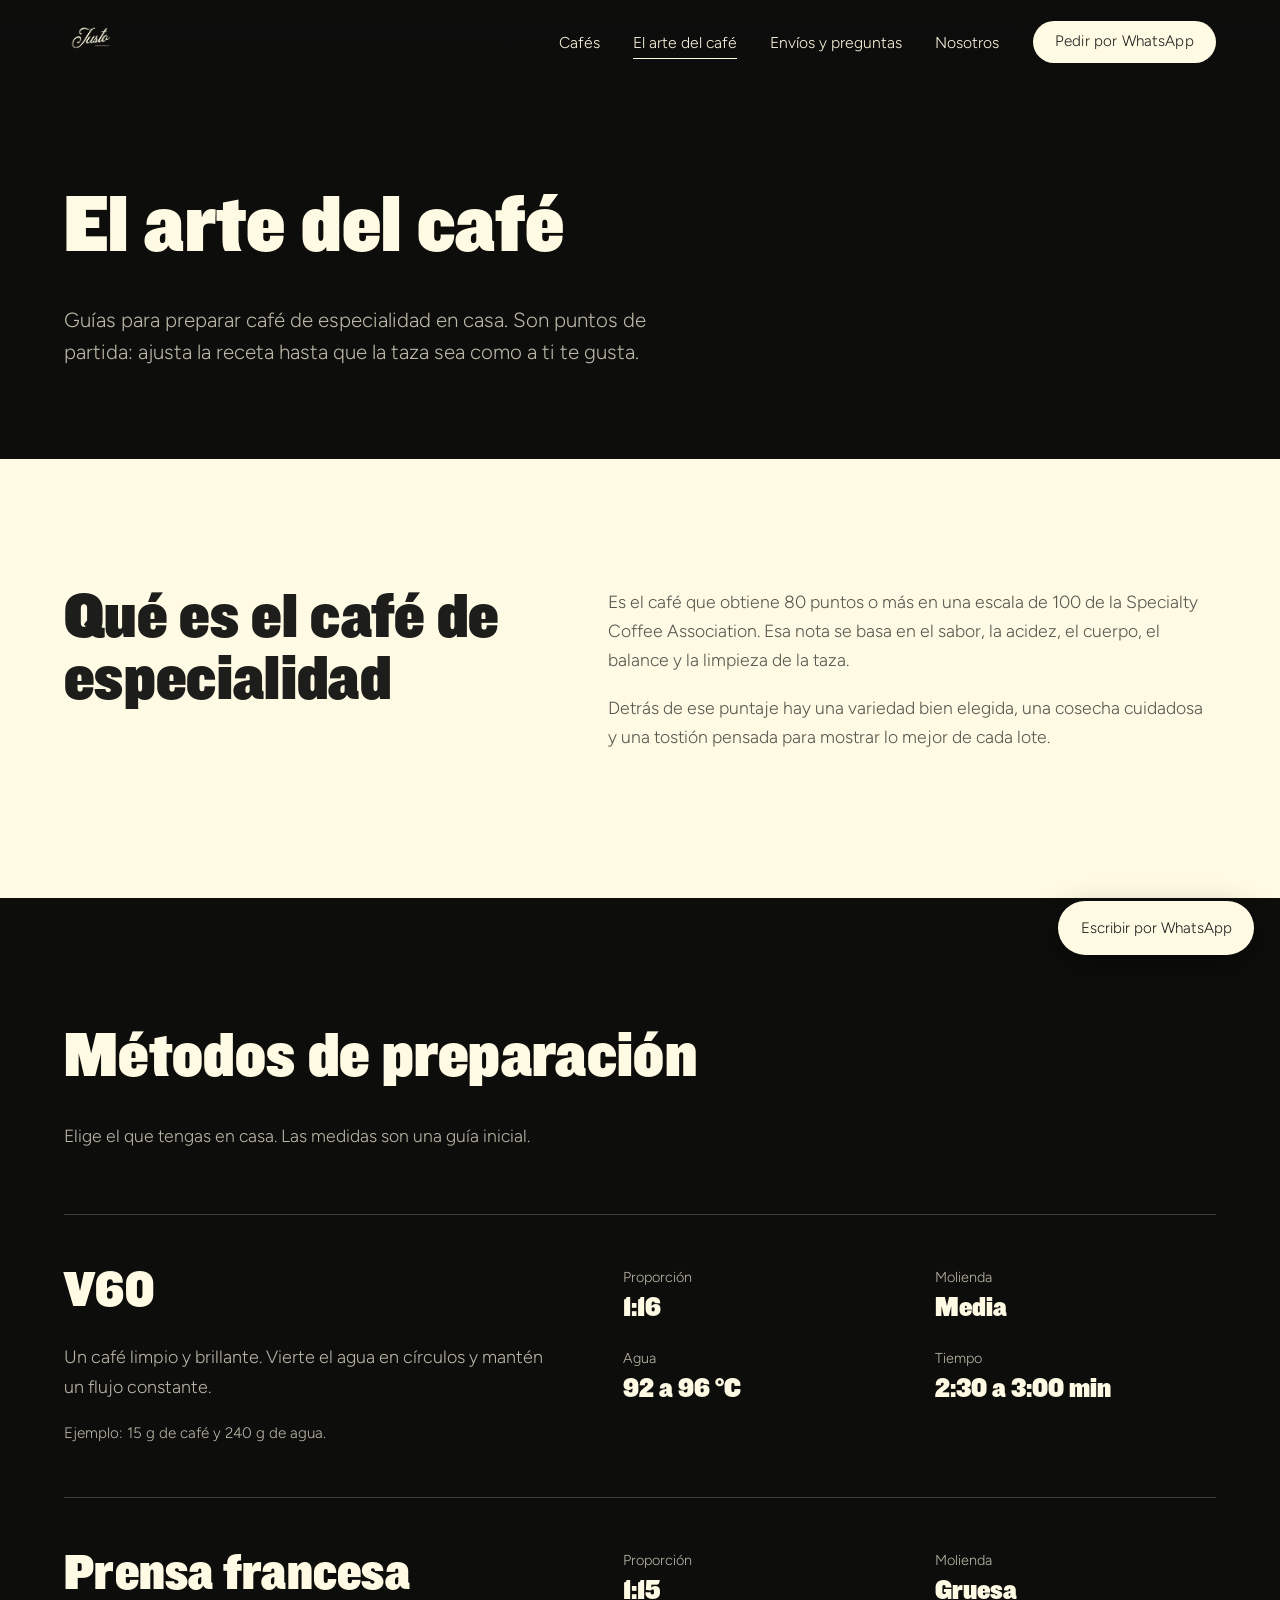
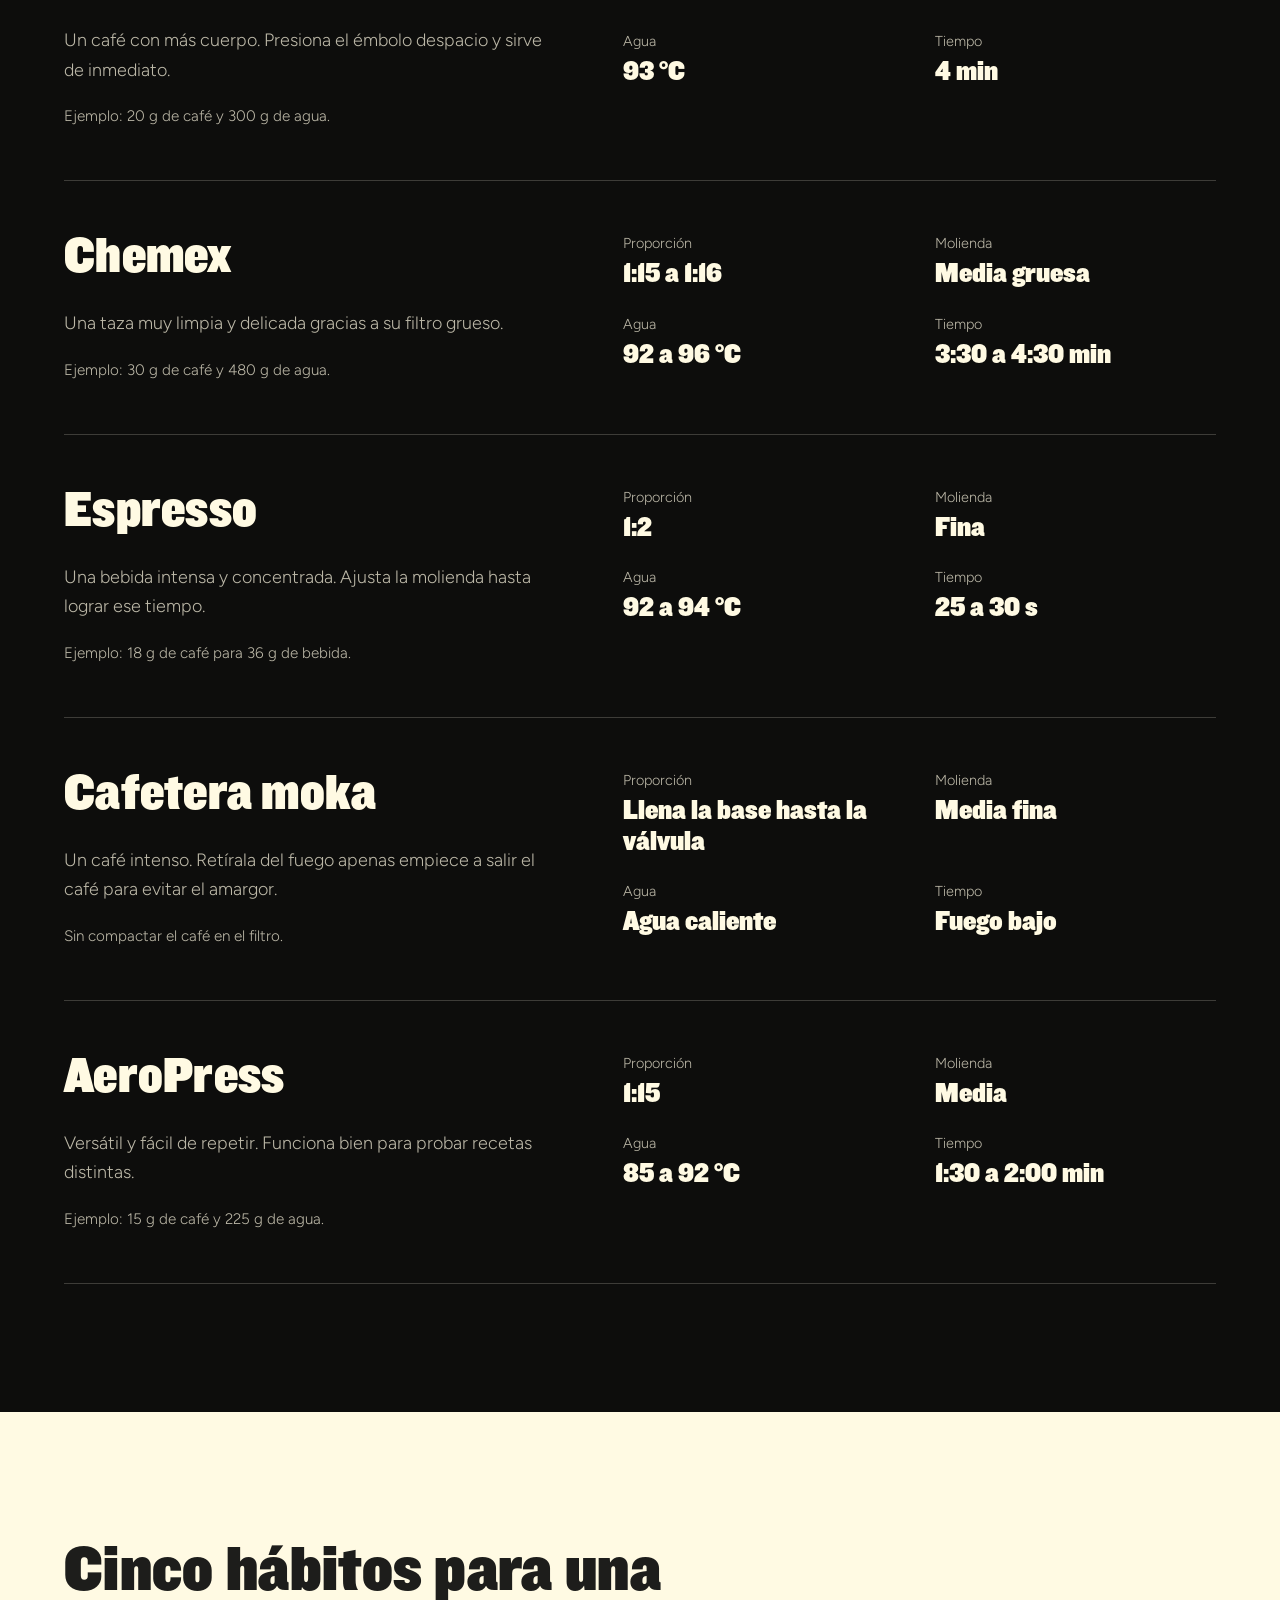
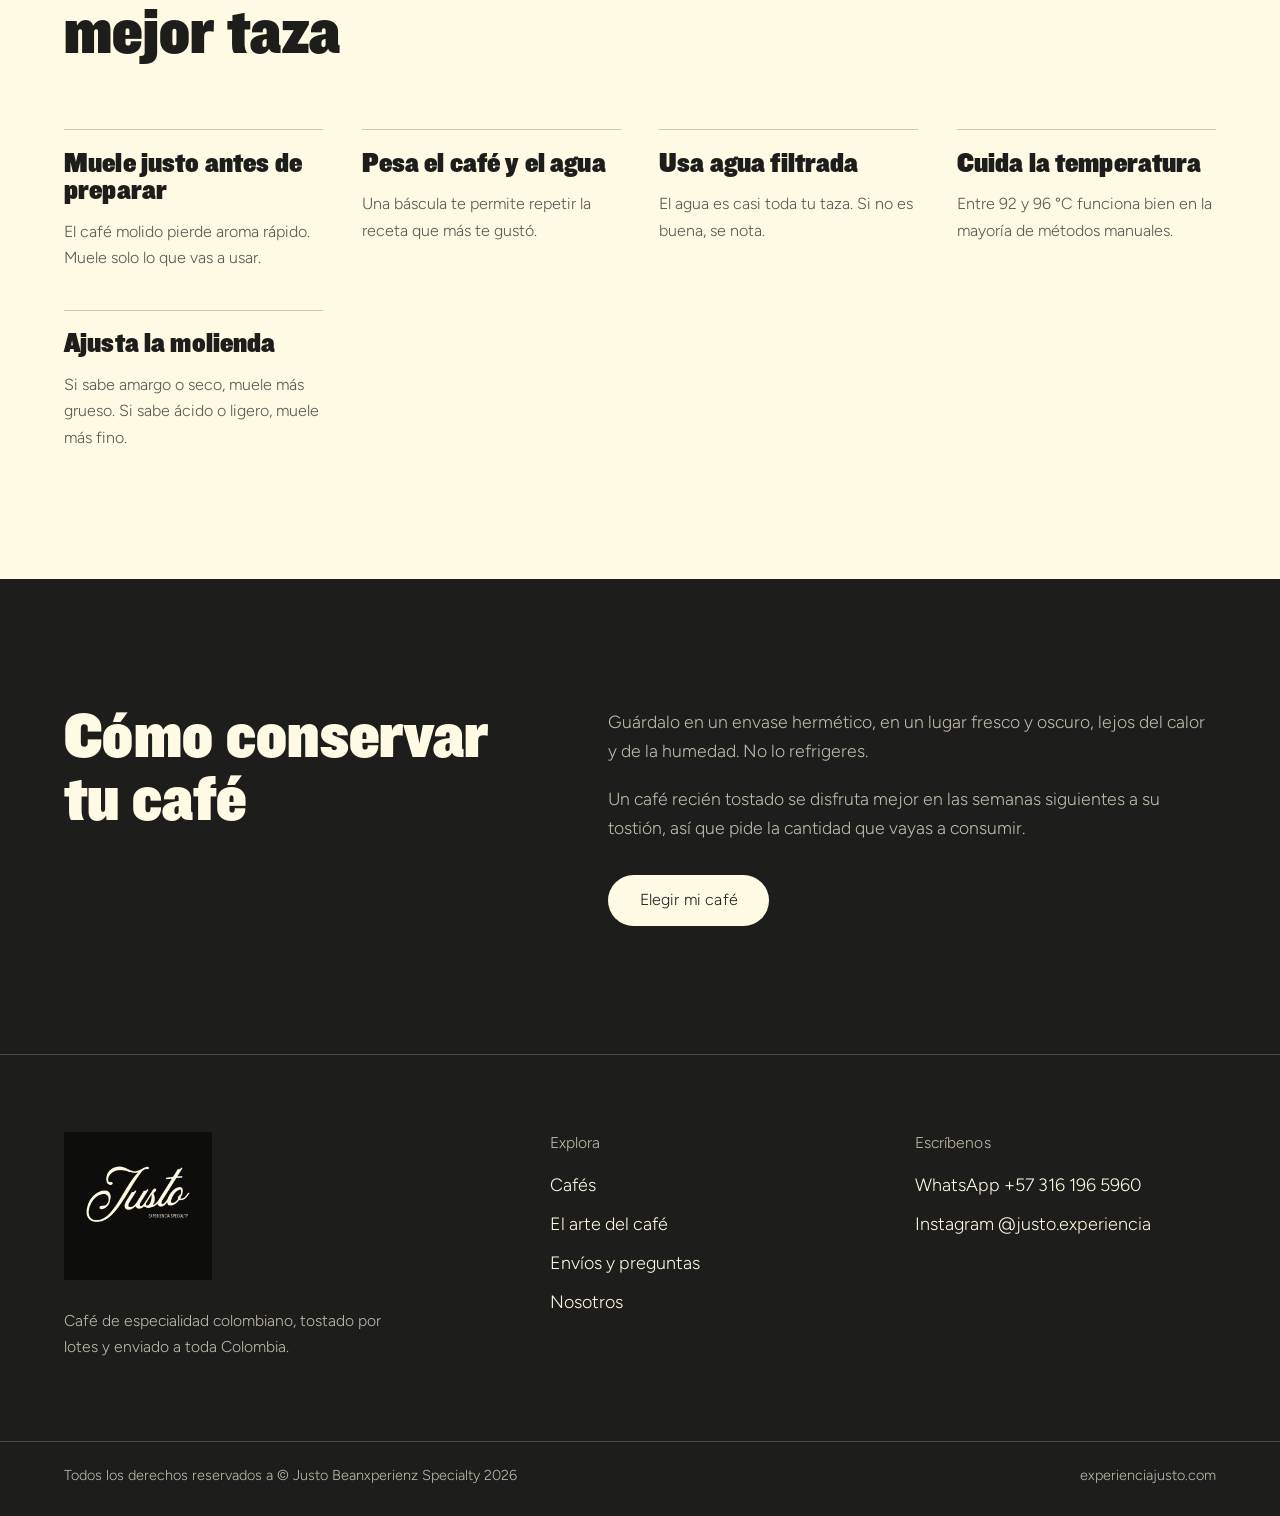
==== commit 682e3720: "fix: changes on fonts" ====
--- a/pages/arte-del-cafe.html
+++ b/pages/arte-del-cafe.html
@@ -16,7 +16,7 @@
   <meta property="og:url" content="https://experienciajusto.com/arte-del-cafe/">
   <meta property="og:image" content="https://experienciajusto.com/img/logo-crema.png">
   <meta name="twitter:card" content="summary_large_image">
-  <link rel="icon" href="/img/logo-crema.png" type="image/svg+xml">
+  <link rel="icon" href="../img/logo-crema.png" type="image/svg+xml">
   <link rel="preload" href="/fonts/fonts/Knockout-91.otf" as="font" type="font/otf" crossorigin>
   <link rel="preload" href="/fonts/Figtree-Light.ttf" as="font" type="font/ttf" crossorigin>
   <link rel="stylesheet" href="/css/styles.css?v=1">
--- a/css/styles.css
+++ b/css/styles.css
@@ -21,11 +21,11 @@
    ============================================================ */
 
 /* ---------- 1. Tipografías y variables ---------- */
-@font-face { font-family: "Knockout"; src: url("/fonts/knockout-91.woff2") format("woff2"); font-weight: 400; font-display: swap; }
-@font-face { font-family: "Figtree"; src: url("/fonts/figtree-light.woff2") format("woff2"); font-weight: 300; font-display: swap; }
-@font-face { font-family: "Figtree"; src: url("/fonts/figtree-regular.woff2") format("woff2"); font-weight: 400; font-display: swap; }
-@font-face { font-family: "Figtree"; src: url("/fonts/figtree-medium.woff2") format("woff2"); font-weight: 500; font-display: swap; }
-@font-face { font-family: "Figtree"; src: url("/fonts/figtree-semibold.woff2") format("woff2"); font-weight: 600; font-display: swap; }
+@font-face { font-family: "Knockout"; src: url("../fonts/Knockout-91.otf") format("opentype"); font-weight: 400; font-display: swap; }
+@font-face { font-family: "Figtree"; src: url("../fonts/Figtree-Light.ttf") format("truetype"); font-weight: 300; font-display: swap; }
+@font-face { font-family: "Figtree"; src: url("../fonts/Figtree-Light.ttf") format("truetype"); font-weight: 400; font-display: swap; }
+@font-face { font-family: "Figtree"; src: url("../fonts/Figtree-Light.ttf") format("truetype"); font-weight: 500; font-display: swap; }
+@font-face { font-family: "Figtree"; src: url("../fonts/Figtree-Light.ttf") format("truetype"); font-weight: 600; font-display: swap; }
 
 :root {
   --negro: #0d0d0c;          /* fondo de la página principal */
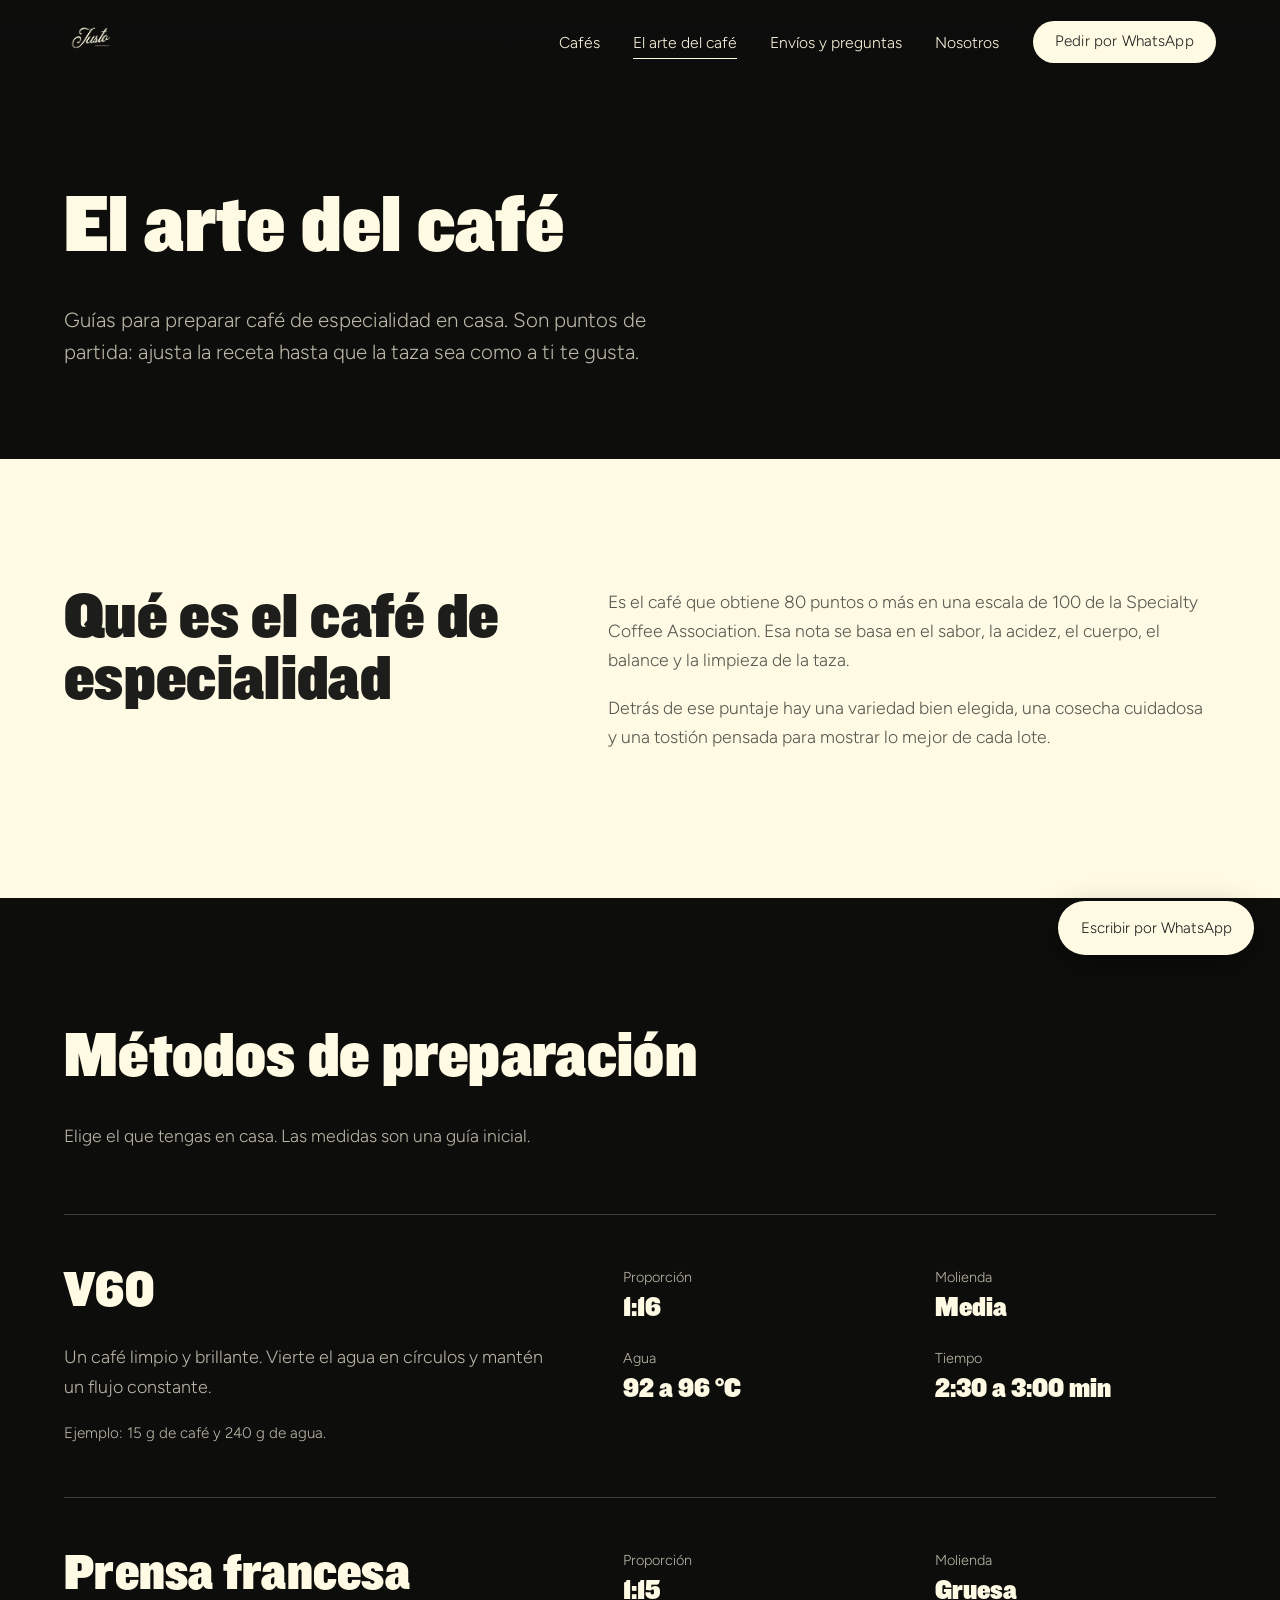
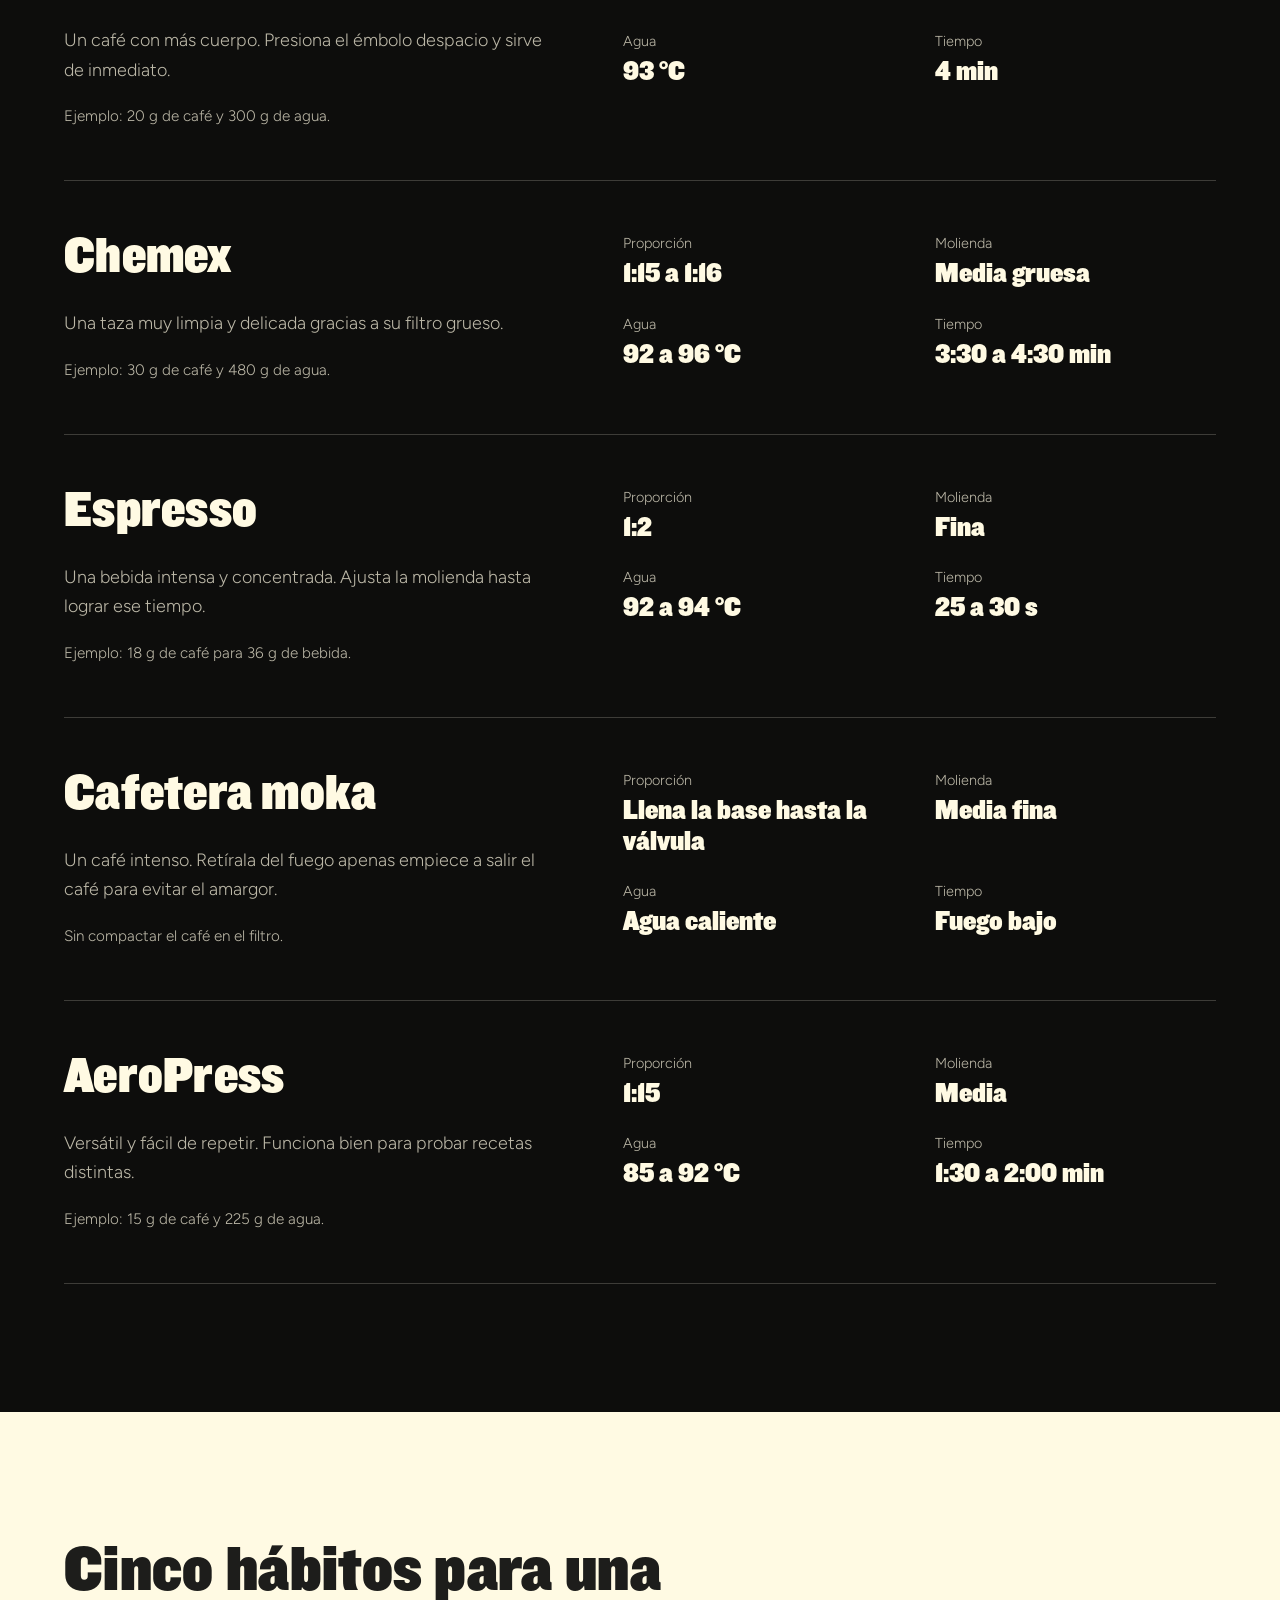
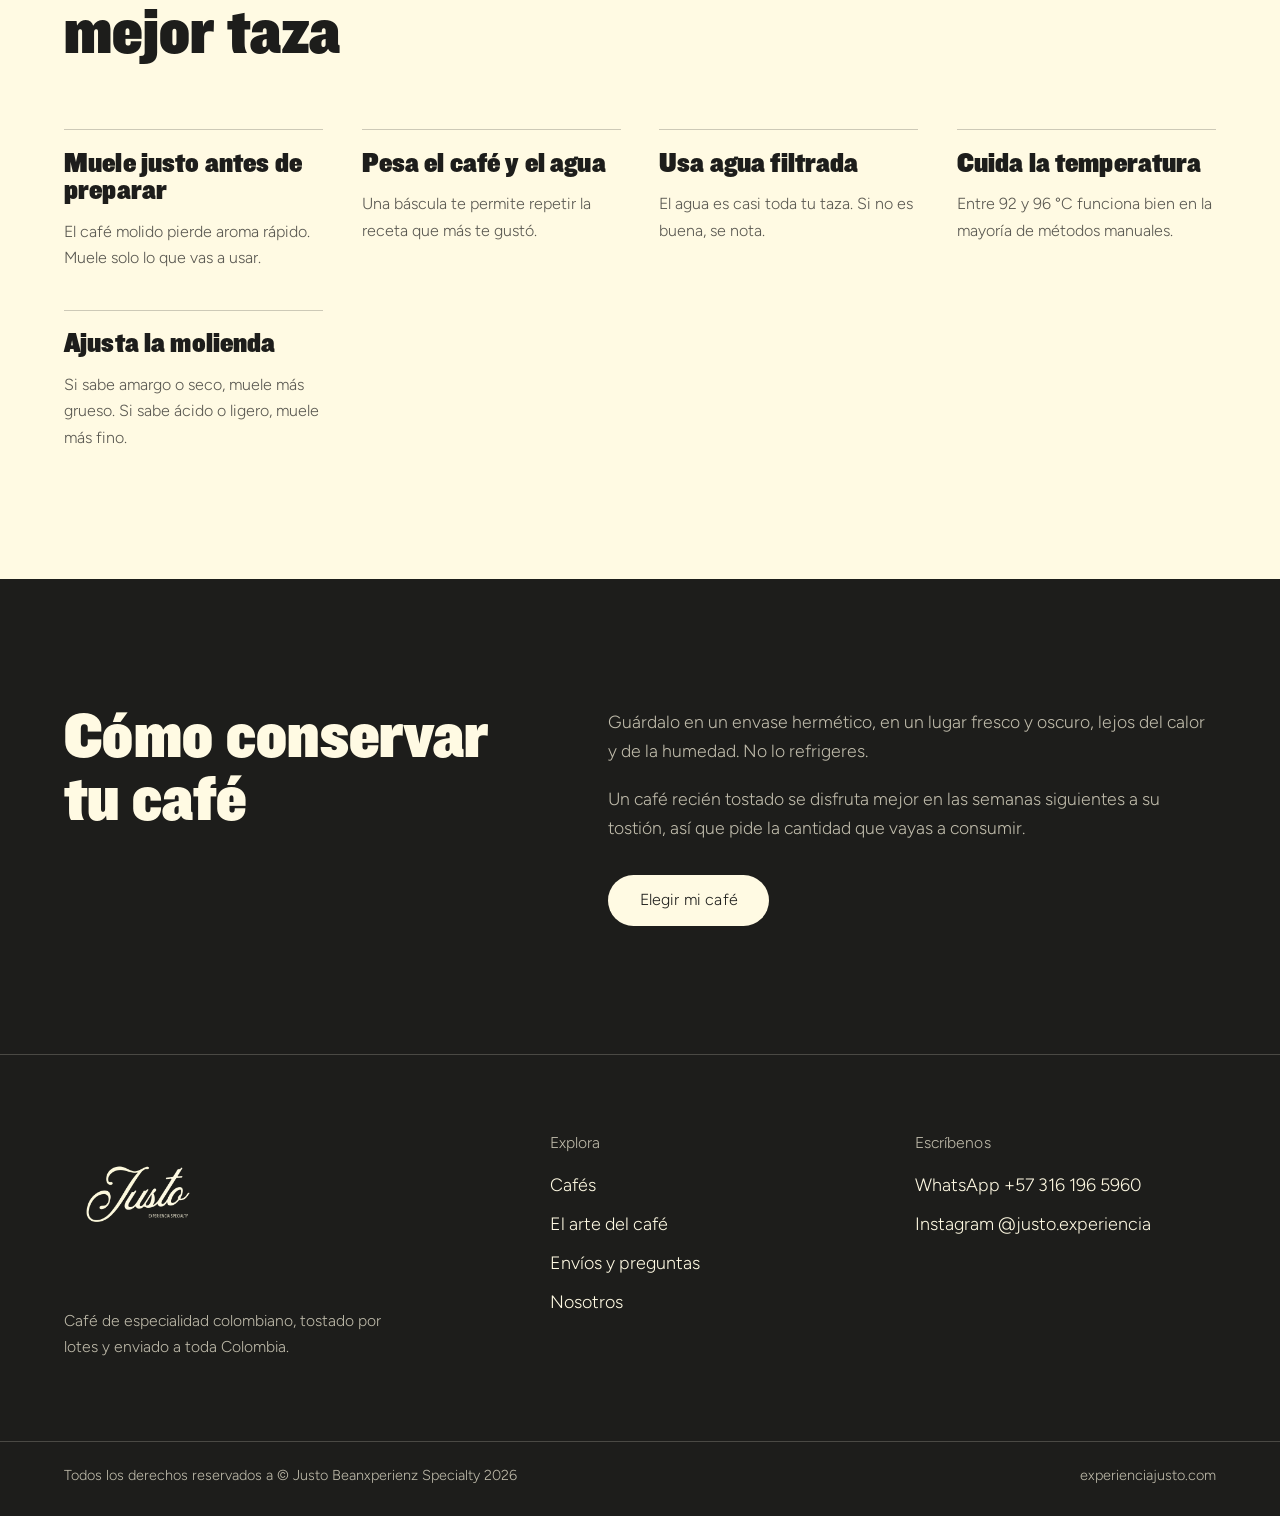
==== commit d1aed63f: "feat:changes" ====
--- a/pages/arte-del-cafe.html
+++ b/pages/arte-del-cafe.html
@@ -14,9 +14,9 @@
   <meta property="og:title" content="Justo Beanxperienz Specialty">
   <meta property="og:description" content="Aprende a preparar café de especialidad en V60, prensa francesa, Chemex, espresso, moka y AeroPress con proporciones, molienda y tiempos.">
   <meta property="og:url" content="https://experienciajusto.com/arte-del-cafe/">
-  <meta property="og:image" content="https://experienciajusto.com/img/logo-crema.png">
+  <meta property="og:image" content="https://experienciajusto.com/img/favicon.png">
   <meta name="twitter:card" content="summary_large_image">
-  <link rel="icon" href="../img/logo-crema.png" type="image/svg+xml">
+  <link rel="icon" href="../img/favicon.png" type="image/svg+xml">
   <link rel="preload" href="/fonts/fonts/Knockout-91.otf" as="font" type="font/otf" crossorigin>
   <link rel="preload" href="/fonts/Figtree-Light.ttf" as="font" type="font/ttf" crossorigin>
   <link rel="stylesheet" href="/css/styles.css?v=1">
@@ -24,16 +24,33 @@
   <script src="/js/variedades.js?v=1" defer></script>
   <script src="/js/main.js?v=1" defer></script>
   <script type="application/ld+json">{"@context": "https://schema.org", "@type": "Organization", "name": "Justo Experiencia", "alternateName": "Justo Experiencia Specialty", "url": "https://experienciajusto.com", "logo": "https://experienciajusto.com/img/logo-negro.svg", "description": "Café de especialidad colombiano de la finca Alejandría, tostado en Macizo y enviado a toda Colombia.", "areaServed": {"@type": "Country", "name": "Colombia"}, "sameAs": ["https://www.instagram.com/justo.experiencia/"], "contactPoint": {"@type": "ContactPoint", "contactType": "customer service", "telephone": "+573161965960", "availableLanguage": "es"}}</script>
+  <!-- Meta Pixel Code -->
+<script>
+!function(f,b,e,v,n,t,s)
+{if(f.fbq)return;n=f.fbq=function(){n.callMethod?
+n.callMethod.apply(n,arguments):n.queue.push(arguments)};
+if(!f._fbq)f._fbq=n;n.push=n;n.loaded=!0;n.version='2.0';
+n.queue=[];t=b.createElement(e);t.async=!0;
+t.src=v;s=b.getElementsByTagName(e)[0];
+s.parentNode.insertBefore(t,s)}(window, document,'script',
+'https://connect.facebook.net/en_US/fbevents.js');
+fbq('init', '1586245493268832');
+fbq('track', 'PageView');
+</script>
+<noscript><img height="1" width="1" style="display:none"
+src="https://www.facebook.com/tr?id=1586245493268832&ev=PageView&noscript=1"
+/></noscript>
+<!-- End Meta Pixel Code -->
 </head>
 <body class="tema-interior">
   <a class="salto" href="#contenido">Saltar al contenido</a>
   <header class="cabecera" id="cabecera">
     <div class="contenedor cabecera__in">
-      <a class="cabecera__logo" href="/" aria-label="Justo Experiencia, ir al inicio">
+      <a class="cabecera__logo" href="../index.html" aria-label="Justo Experiencia, ir al inicio">
         <img src="/img/logo-crema.png" alt="Justo Experiencia Specialty" width="99" height="54">
       </a>
       <nav class="menu" id="menu" aria-label="Principal">
-        <ul><li><a href="./cafes.html">Cafés</a></li><li><a href="./arte-del-cafe.html" aria-current="page">El arte del café</a></li><li><a href="./envios-y-preguntas.html">Envíos y preguntas</a></li><li><a href="/nosotros/">Nosotros</a></li></ul>
+        <ul><li><a href="./cafes.html">Cafés</a></li><li><a href="./arte-del-cafe.html" aria-current="page">El arte del café</a></li><li><a href="./envios-y-preguntas.html">Envíos y preguntas</a></li><li><a href="./nosotros.html">Nosotros</a></li></ul>
         <a class="btn btn--crema btn--mini" href="https://wa.me/573161965960?text=Hola%2C%20quiero%20conocer%20los%20caf%C3%A9s%20de%20Justo%20y%20saber%20qu%C3%A9%20variedades%20hay%20disponibles." target="_blank" rel="noopener">Pedir por WhatsApp</a>
       </nav>
       <button class="menu-btn" type="button" aria-expanded="false" aria-controls="menu">
@@ -174,12 +191,12 @@
   <footer class="pie t-marca">
     <div class="contenedor pie__grid">
       <div class="pie__marca">
-        <img src="/img/logo-crema.png" alt="Justo Experiencia Specialty" width="148" height="81" loading="lazy">
+        <img src="/img/footer.png" alt="Justo Experiencia Specialty" width="148" height="81" loading="lazy">
         <p>Café de especialidad colombiano, tostado por lotes y enviado a toda Colombia.</p>
       </div>
       <nav aria-label="Pie de página">
         <h2 class="pie__titulo">Explora</h2>
-        <ul><li><a href="/cafes/">Cafés</a></li><li><a href="/arte-del-cafe/">El arte del café</a></li><li><a href="/envios-y-preguntas/">Envíos y preguntas</a></li><li><a href="/nosotros/">Nosotros</a></li></ul>
+        <ul><li><a href="./cafes.html">Cafés</a></li><li><a href="./arte-del-cafe.html">El arte del café</a></li><li><a href="./envios-y-preguntas.html">Envíos y preguntas</a></li><li><a href="./nosotros.html">Nosotros</a></li></ul>
       </nav>
       <div>
         <h2 class="pie__titulo">Escríbenos</h2>
